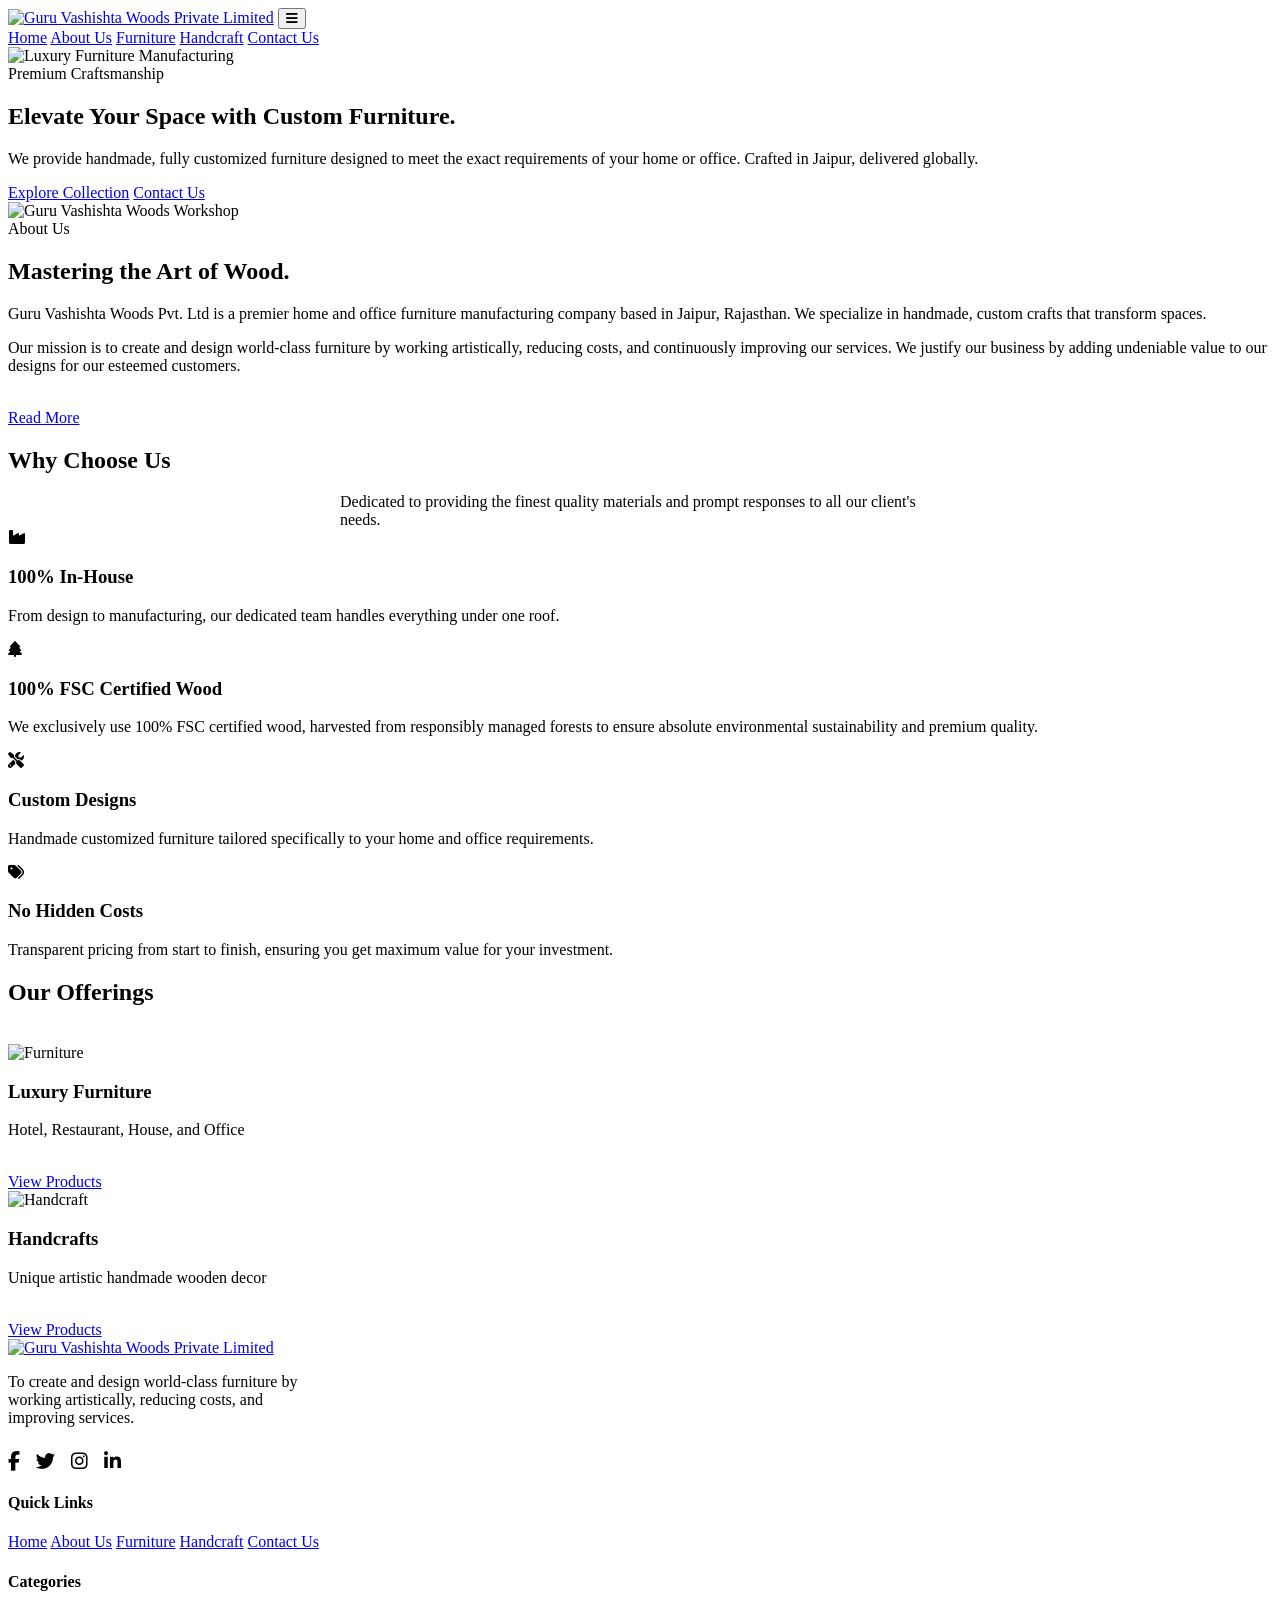
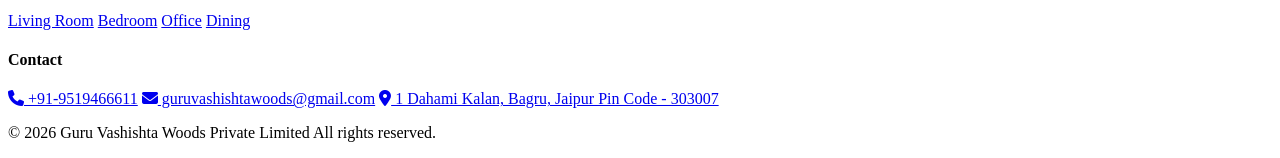
==== index.html @ e980d84b "Add files via upload" ====
<!DOCTYPE html>
<html lang="en">
<head>
    <meta charset="UTF-8">
    <meta name="viewport" content="width=device-width, initial-scale=1.0">
    <title>Guru Vashishta Woods | Luxury Furniture Manufacturing</title>
    <link rel="icon" type="image/png" href="images/logo.png">

    
    <!-- Google Fonts -->
    <link rel="preconnect" href="https://fonts.googleapis.com">
    <link rel="preconnect" href="https://fonts.gstatic.com" crossorigin>
    <link href="https://fonts.googleapis.com/css2?family=Inter:wght@300;400;500&family=Playfair+Display:wght@400;600;700&display=swap" rel="stylesheet">
    
    <!-- Font Awesome -->
    <link rel="stylesheet" href="https://cdnjs.cloudflare.com/ajax/libs/font-awesome/6.4.0/css/all.min.css">
    
    <!-- Custom CSS -->
    <link rel="stylesheet" href="css/style.css">
</head>
<body>

    <!-- Header -->
    <header>
        <div class="container nav-container">
            <a href="index.html" class="logo"><img src="images/logo.png" alt="Guru Vashishta Woods Private Limited" class="site-logo"></a>
            <button class="mobile-menu-btn">
                <i class="fas fa-bars"></i>
            </button>
            <nav class="nav-links">
                <a href="index.html" class="active">Home</a>
                <a href="about.html">About Us</a>
                <a href="furniture.html">Furniture</a>
                <a href="handcraft.html">Handcraft</a>
                <a href="contact.html">Contact Us</a>
            </nav>
        </div>
    </header>

    <!-- Hero Section -->
    <section class="hero">
        <!-- USER TO REPLACE IMAGE: src="images/hero-bg.jpg" -->
        <img src="images/hero_bg.png" alt="Luxury Furniture Manufacturing" class="hero-bg">
        <div class="container">
            <div class="hero-content reveal">
                <span class="hero-subtitle">Premium Craftsmanship</span>
                <h1 class="hero-title">Elevate Your Space with <span>Custom</span> Furniture.</h1>
                <p class="hero-text">We provide handmade, fully customized furniture designed to meet the exact requirements of your home or office. Crafted in Jaipur, delivered globally.</p>
                <a href="furniture.html" class="btn btn-primary">Explore Collection</a>
                <a href="contact.html" class="btn">Contact Us</a>
            </div>
        </div>
    </section>

    <!-- About Section -->
    <section class="bg-surface">
        <div class="container about-grid">
            <div class="about-image reveal">
                <!-- USER TO REPLACE IMAGE: src="images/about.jpg" -->
                <img src="images/office_img.png" alt="Guru Vashishta Woods Workshop">
            </div>
            <div class="about-text reveal">
                <span class="hero-subtitle">About Us</span>
                <h2>Mastering the Art of Wood.</h2>
                <p>Guru Vashishta Woods Pvt. Ltd is a premier home and office furniture manufacturing company based in Jaipur, Rajasthan. We specialize in handmade, custom crafts that transform spaces.</p>
                <p>Our mission is to create and design world-class furniture by working artistically, reducing costs, and continuously improving our services. We justify our business by adding undeniable value to our designs for our esteemed customers.</p>
                <br>
                <a href="about.html" class="btn">Read More</a>
            </div>
        </div>
    </section>

    <!-- Why Choose Us -->
    <section>
        <div class="container text-center reveal">
            <h2>Why Choose Us</h2>
            <p style="color: var(--color-text-muted); max-width: 600px; margin: 0 auto;">Dedicated to providing the finest quality materials and prompt responses to all our client's needs.</p>
            
            <div class="features-grid">
                <div class="feature-card reveal">
                    <i class="fas fa-industry feature-icon"></i>
                    <h3>100% In-House</h3>
                    <p>From design to manufacturing, our dedicated team handles everything under one roof.</p>
                </div>
                <div class="feature-card reveal">
                    <i class="fas fa-tree feature-icon"></i>
                    <h3>100% FSC Certified Wood</h3>
                    <p>We exclusively use 100% FSC certified wood, harvested from responsibly managed forests to ensure absolute environmental sustainability and premium quality.</p>
                </div>
                <div class="feature-card reveal">
                    <i class="fas fa-tools feature-icon"></i>
                    <h3>Custom Designs</h3>
                    <p>Handmade customized furniture tailored specifically to your home and office requirements.</p>
                </div>
                <div class="feature-card reveal">
                    <i class="fas fa-tags feature-icon"></i>
                    <h3>No Hidden Costs</h3>
                    <p>Transparent pricing from start to finish, ensuring you get maximum value for your investment.</p>
                </div>
            </div>
        </div>
    </section>

    <!-- Featured Categories -->
    <section class="bg-surface">
        <div class="container">
            <div class="text-center reveal">
                <h2>Our Offerings</h2>
                <br>
            </div>
            <div class="gallery-grid">
                <div class="gallery-item reveal">
                    <!-- USER TO REPLACE IMAGE: src="images/furniture-cat.jpg" -->
                    <img src="images/bed_img.png" alt="Furniture">
                    <div class="gallery-overlay">
                        <h3>Luxury Furniture</h3>
                        <p>Hotel, Restaurant, House, and Office</p>
                        <br>
                        <a href="furniture.html" class="btn">View Products</a>
                    </div>
                </div>
                <div class="gallery-item reveal">
                    <!-- USER TO REPLACE IMAGE: src="images/handcraft-cat.jpg" -->
                    <img src="images/handcraft_img.png" alt="Handcraft">
                    <div class="gallery-overlay">
                        <h3>Handcrafts</h3>
                        <p>Unique artistic handmade wooden decor</p>
                        <br>
                        <a href="handcraft.html" class="btn">View Products</a>
                    </div>
                </div>
            </div>
        </div>
    </section>

    <!-- Footer -->
    <footer>
        <div class="container">
            <div class="footer-grid">
                <div class="footer-col">
                    <a href="index.html"><img src="images/logo.png" alt="Guru Vashishta Woods Private Limited" class="site-logo footer-logo"></a>
                    <p style="color: var(--color-text-muted); max-width: 300px;">To create and design world-class furniture by working artistically, reducing costs, and improving services.</p>
                    <div style="margin-top: 1.5rem; display: flex; gap: 1rem;">
                        <a href="#" style="color: var(--color-primary); font-size: 1.2rem;"><i class="fab fa-facebook-f"></i></a>
                        <a href="#" style="color: var(--color-primary); font-size: 1.2rem;"><i class="fab fa-twitter"></i></a>
                        <a href="#" style="color: var(--color-primary); font-size: 1.2rem;"><i class="fab fa-instagram"></i></a>
                        <a href="#" style="color: var(--color-primary); font-size: 1.2rem;"><i class="fab fa-linkedin-in"></i></a>
                    </div>
                </div>
                <div class="footer-col">
                    <h4>Quick Links</h4>
                    <div class="footer-links">
                        <a href="index.html">Home</a>
                        <a href="about.html">About Us</a>
                        <a href="furniture.html">Furniture</a>
                        <a href="handcraft.html">Handcraft</a>
                <a href="contact.html">Contact Us</a>
                    </div>
                </div>
                <div class="footer-col">
                    <h4>Categories</h4>
                    <div class="footer-links">
                        <a href="furniture.html">Living Room</a>
                        <a href="furniture.html">Bedroom</a>
                        <a href="furniture.html">Office</a>
                        <a href="furniture.html">Dining</a>
                    </div>
                </div>
                <div class="footer-col">
                    <h4>Contact</h4>
                    <div class="footer-links">
                        <a href="tel:+919519466611"><i class="fas fa-phone"></i> +91-9519466611</a>
                        <a href="mailto:guruvashishtawoods@gmail.com"><i class="fas fa-envelope"></i> guruvashishtawoods@gmail.com</a>
                        <a href="#"><i class="fas fa-map-marker-alt"></i> 1 Dahami Kalan, Bagru, Jaipur Pin Code - 303007</a>
                    </div>
                </div>
            </div>
            <div class="footer-bottom">
                <p>&copy; 2026 Guru Vashishta Woods Private Limited All rights reserved.</p>
            </div>
        </div>
    </footer>

    <script src="js/main.js"></script>
</body>
</html>
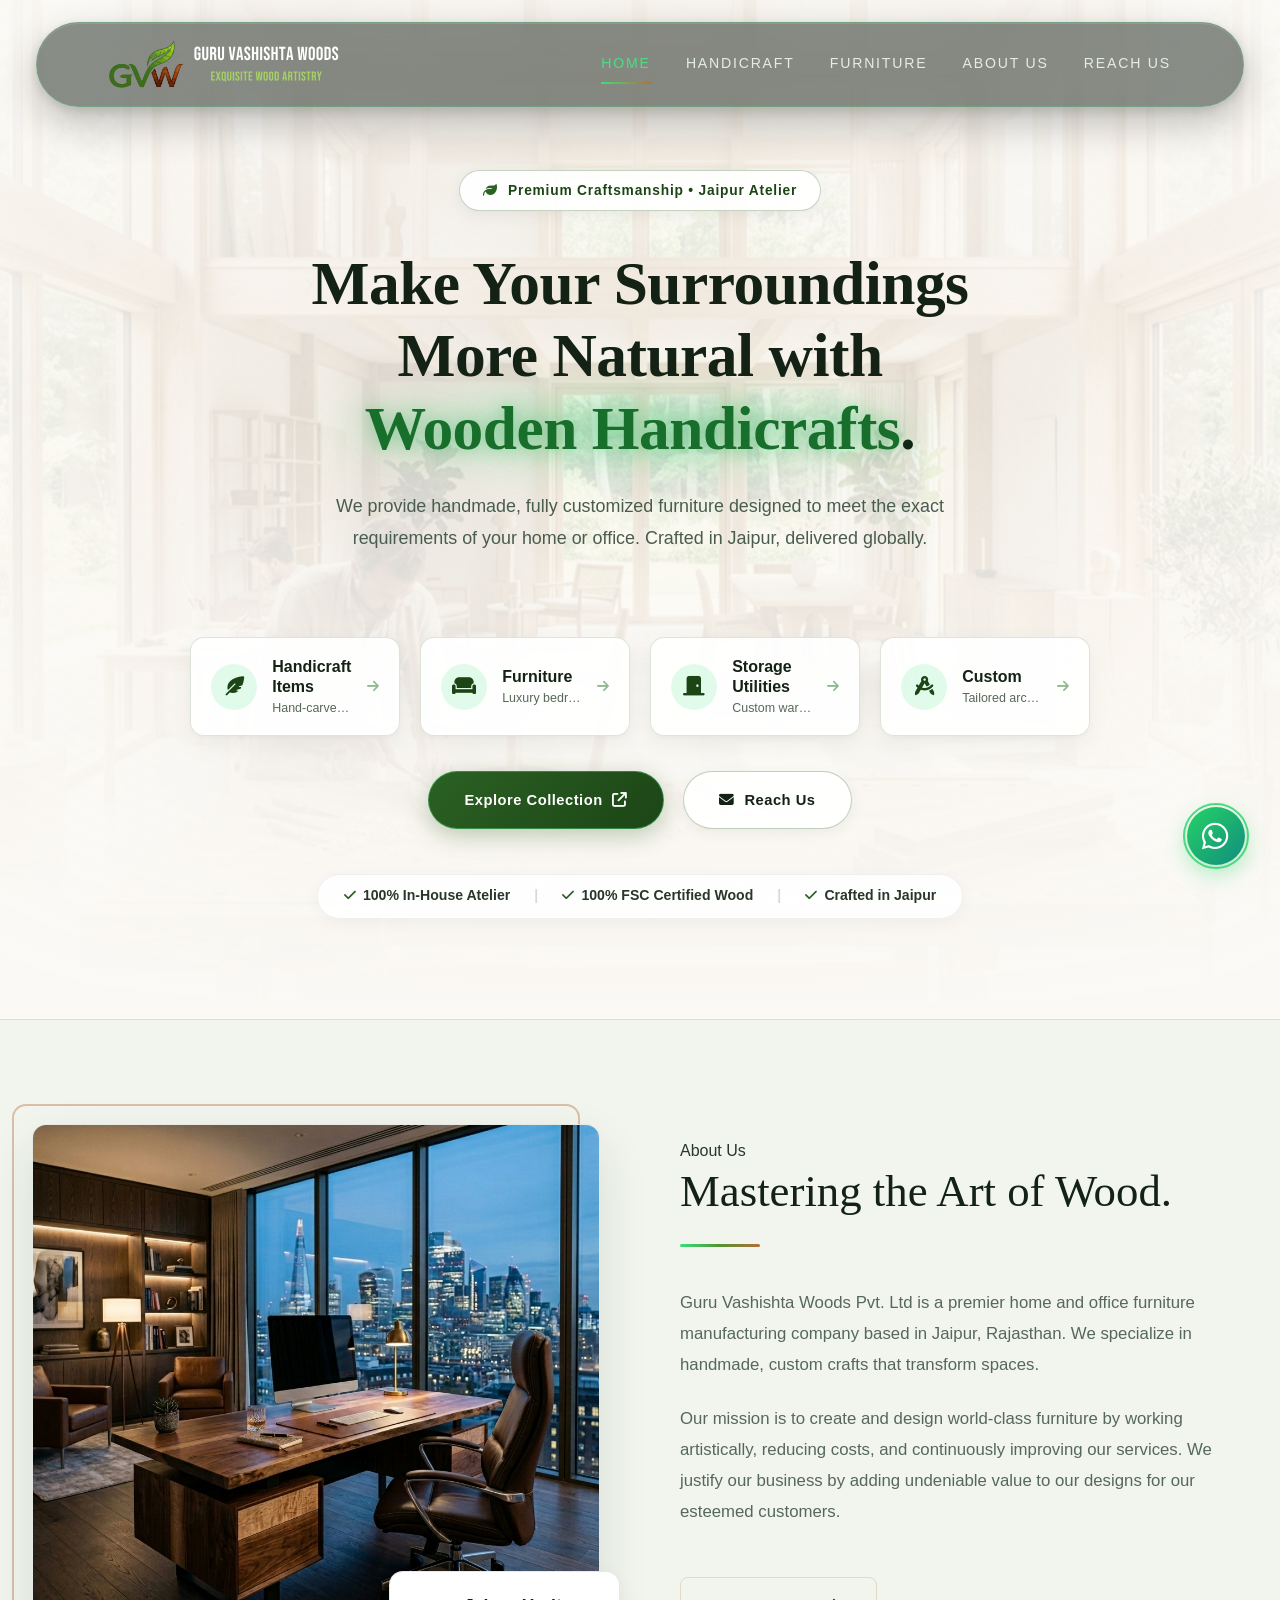
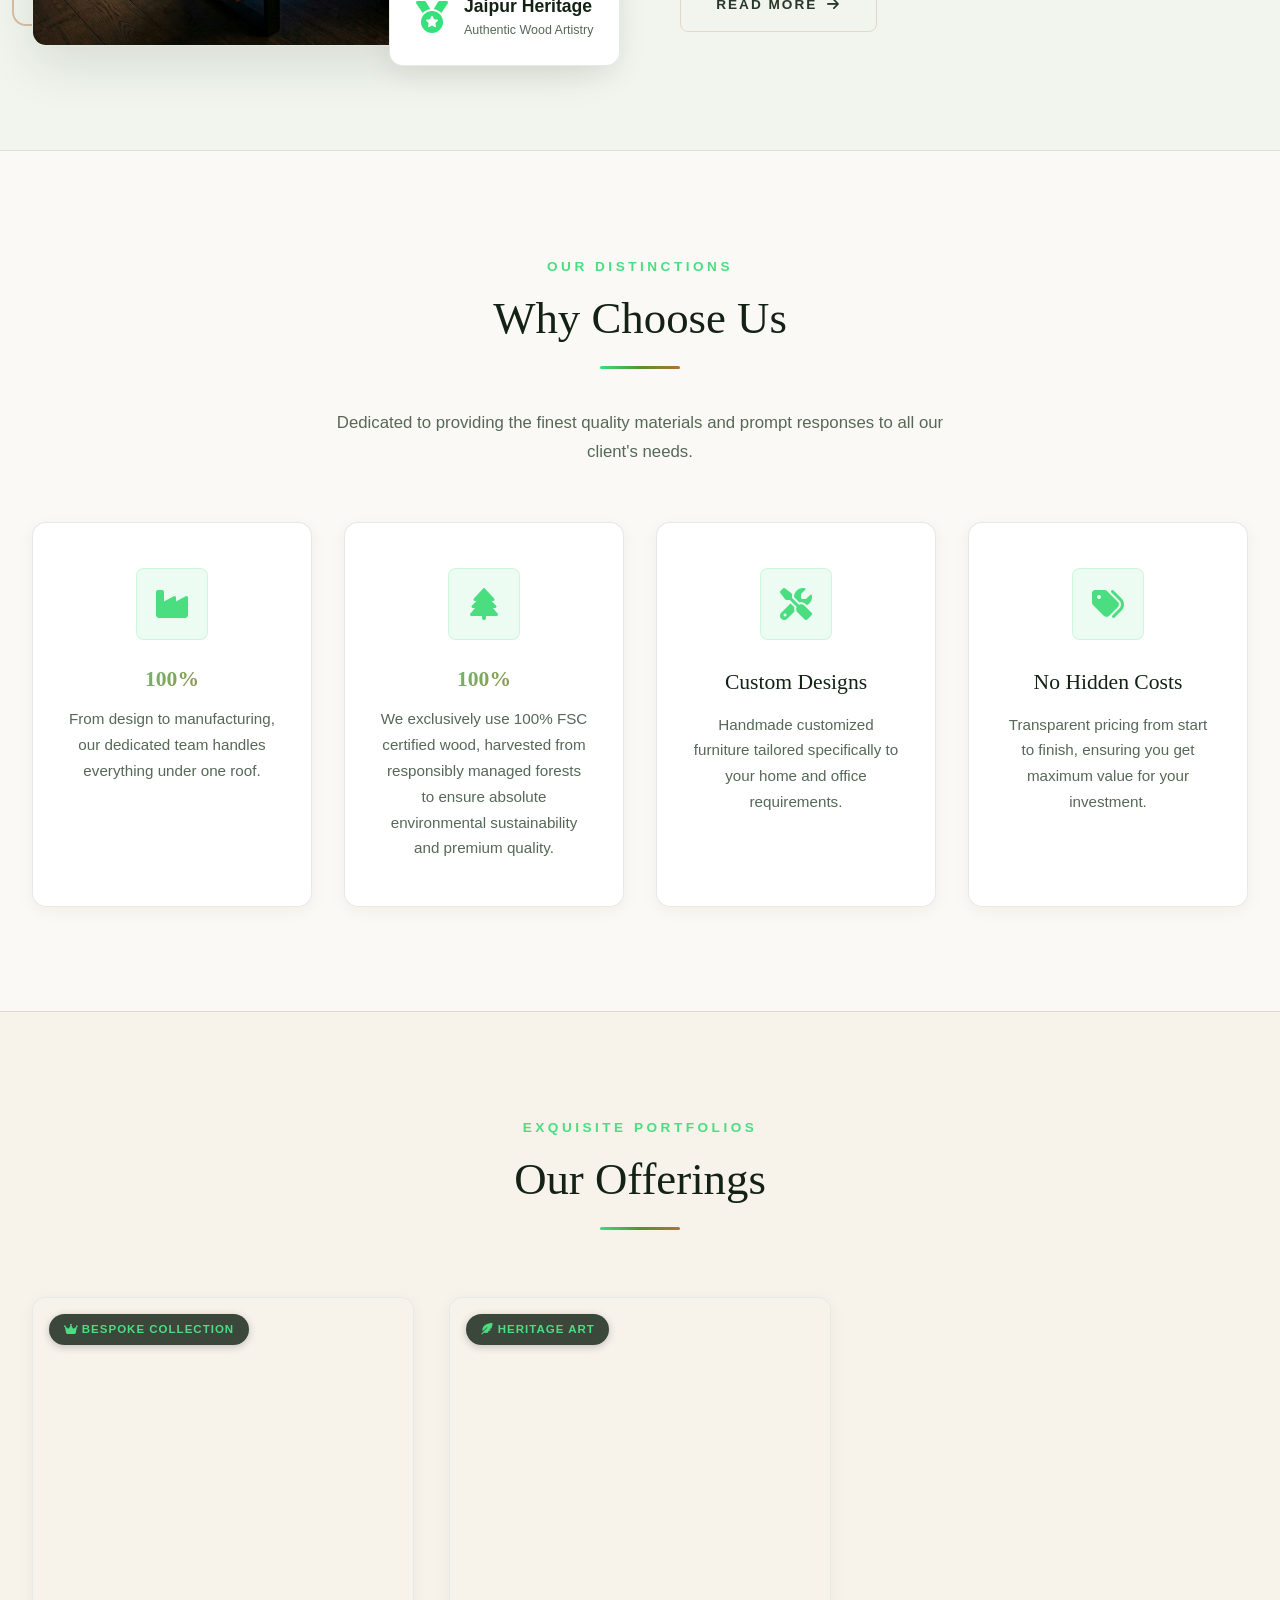
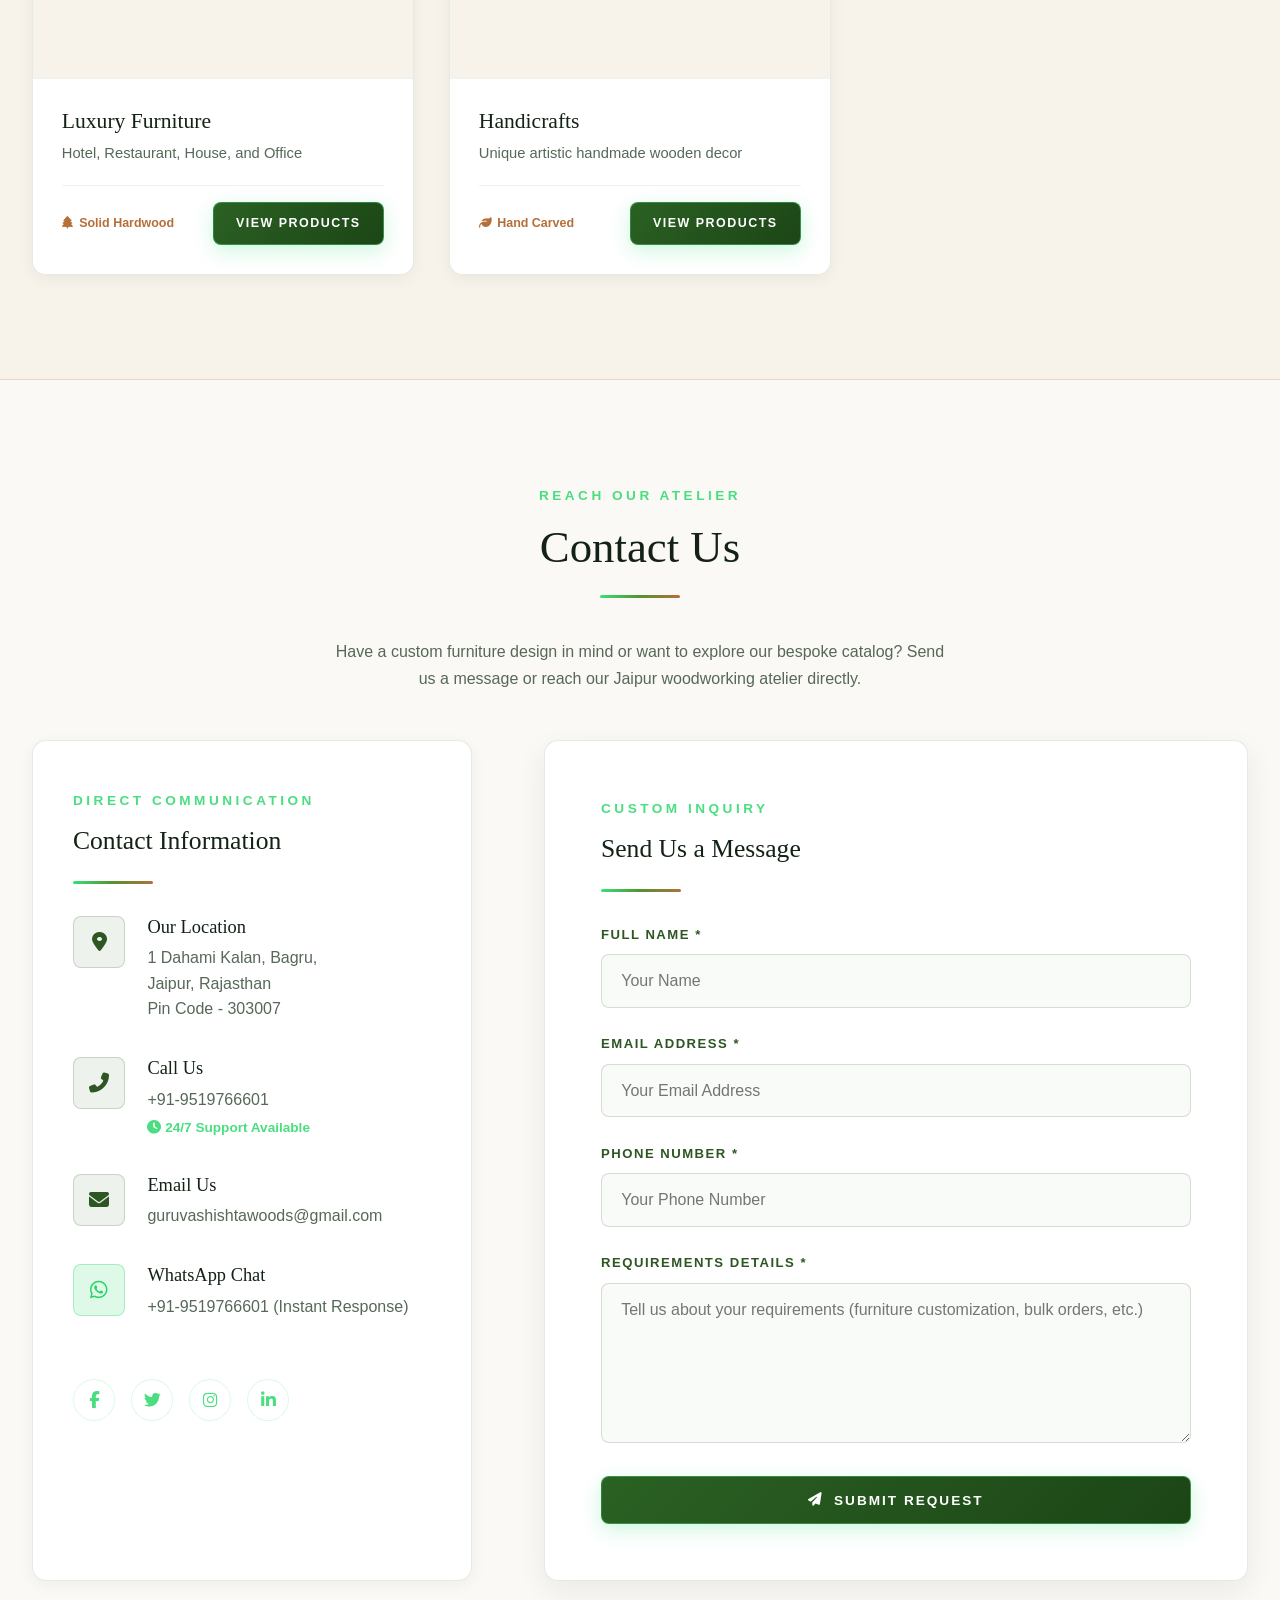
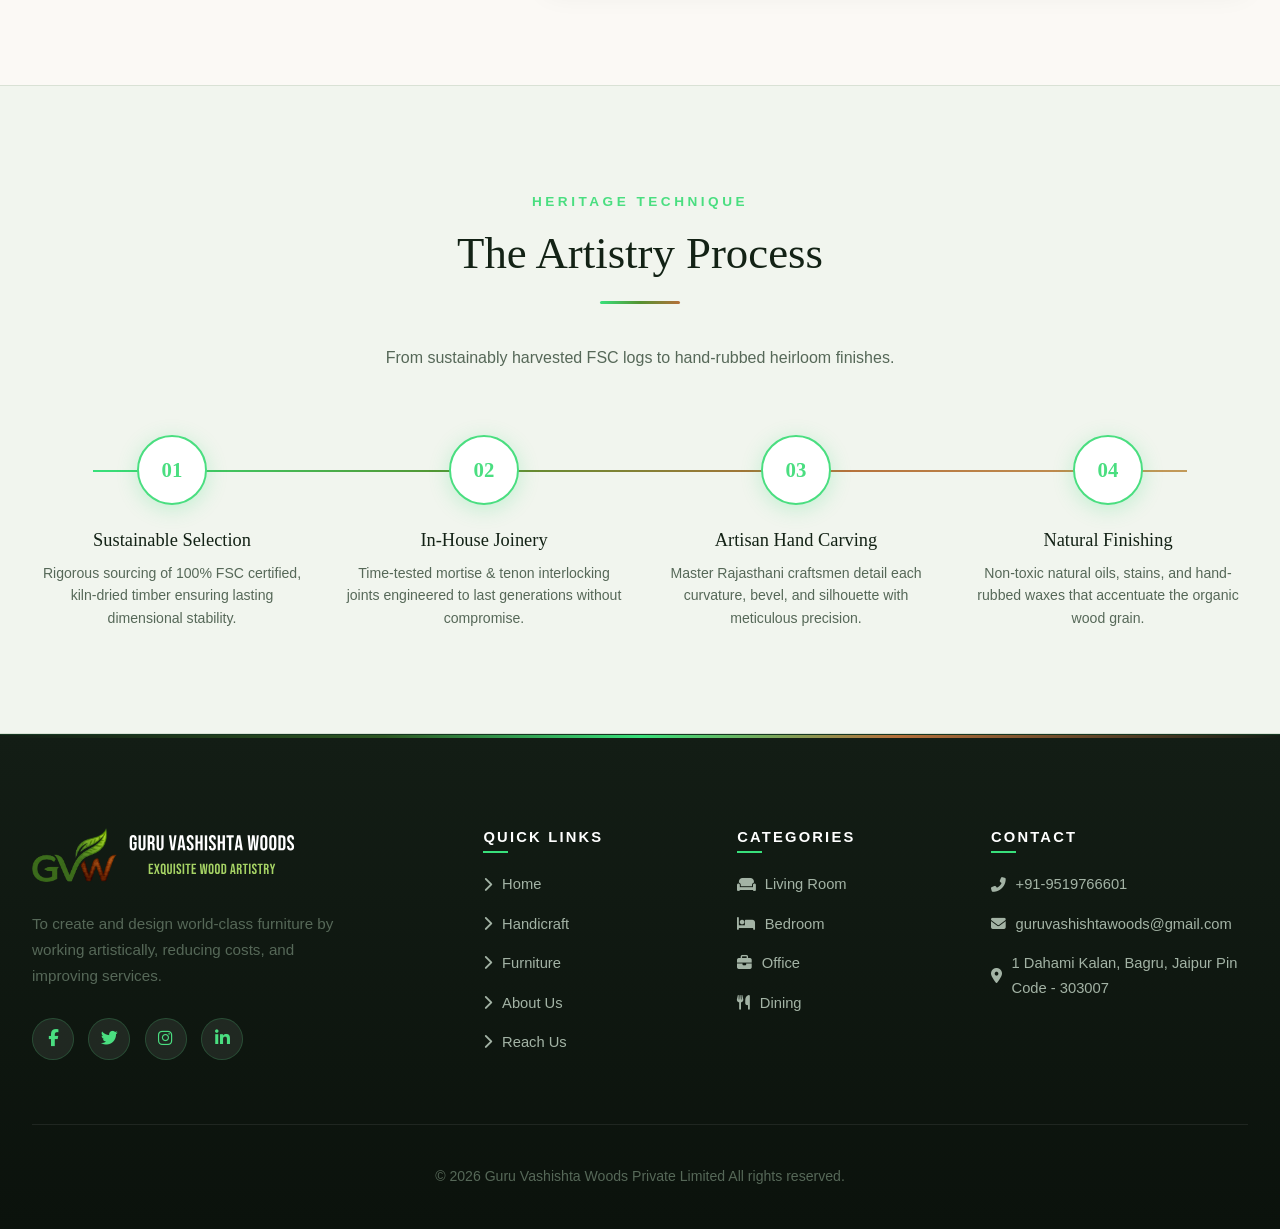
==== commit 9dbb08d1: "Add files via upload" ====
--- a/index.html
+++ b/index.html
@@ -2,18 +2,23 @@
 <html lang="en">
 <head>
     <meta charset="UTF-8">
-    <meta name="viewport" content="width=device-width, initial-scale=1.0">
+    <meta name="viewport" content="width=device-width, initial-scale=1.0, maximum-scale=5.0">
     <title>Guru Vashishta Woods | Luxury Furniture Manufacturing</title>
     <link rel="icon" type="image/png" href="images/logo.png">
 
-    
-    <!-- Google Fonts -->
+    <!-- Security & Privacy Headers -->
+    <meta http-equiv="X-Content-Type-Options" content="nosniff">
+    <meta name="referrer" content="strict-origin-when-cross-origin">
+    <meta http-equiv="Content-Security-Policy" content="default-src 'self'; script-src 'self' 'unsafe-inline' https://cdnjs.cloudflare.com; style-src 'self' 'unsafe-inline' https://fonts.googleapis.com https://cdnjs.cloudflare.com; font-src 'self' https://fonts.gstatic.com https://cdnjs.cloudflare.com; img-src 'self' data: https:; connect-src 'self' https://formsubmit.co https://wa.me; frame-ancestors 'none'; form-action 'self' https://formsubmit.co;">
+
+    <!-- Google Fonts Preconnect -->
     <link rel="preconnect" href="https://fonts.googleapis.com">
     <link rel="preconnect" href="https://fonts.gstatic.com" crossorigin>
-    <link href="https://fonts.googleapis.com/css2?family=Inter:wght@300;400;500&family=Playfair+Display:wght@400;600;700&display=swap" rel="stylesheet">
+    <link rel="preconnect" href="https://cdnjs.cloudflare.com">
+    <link href="https://fonts.googleapis.com/css2?family=Cinzel:wght@400;600;700&family=Playfair+Display:ital,wght@0,400;0,600;0,700;1,400&family=Plus+Jakarta+Sans:wght@300;400;500;600;700&display=swap" rel="stylesheet">
     
-    <!-- Font Awesome -->
-    <link rel="stylesheet" href="https://cdnjs.cloudflare.com/ajax/libs/font-awesome/6.4.0/css/all.min.css">
+    <!-- Font Awesome with Subresource Integrity (SRI) -->
+    <link rel="stylesheet" href="https://cdnjs.cloudflare.com/ajax/libs/font-awesome/6.4.0/css/all.min.css" integrity="sha512-iecdLmaskl7CVkqkXNQ/ZH/XLlvWZOJyj7Yy7tcenmpD1ypASozpmT/E0iPtmFIB46ZmdtAc9eNBvH0H/ZpiBw==" crossorigin="anonymous" referrerpolicy="no-referrer">
     
     <!-- Custom CSS -->
     <link rel="stylesheet" href="css/style.css">
@@ -23,77 +28,173 @@
     <!-- Header -->
     <header>
         <div class="container nav-container">
-            <a href="index.html" class="logo"><img src="images/logo.png" alt="Guru Vashishta Woods Private Limited" class="site-logo"></a>
-            <button class="mobile-menu-btn">
+            <a href="index.html" class="logo" aria-label="Guru Vashishta Woods Home">
+                <img src="images/logo.svg" alt="Guru Vashishta Woods Private Limited" class="site-logo">
+            </a>
+            <button class="mobile-menu-btn" aria-label="Toggle navigation menu">
                 <i class="fas fa-bars"></i>
             </button>
             <nav class="nav-links">
                 <a href="index.html" class="active">Home</a>
+                <a href="handicraft.html">Handicraft</a>
+                <a href="furniture.html">Furniture</a>
                 <a href="about.html">About Us</a>
-                <a href="furniture.html">Furniture</a>
-                <a href="handcraft.html">Handcraft</a>
-                <a href="contact.html">Contact Us</a>
+                <a href="contact.html">Reach Us</a>
             </nav>
         </div>
     </header>
 
-    <!-- Hero Section -->
+    <!-- Hero Section (Atmospheric Glow Centered Hero) -->
     <section class="hero">
-        <!-- USER TO REPLACE IMAGE: src="images/hero-bg.jpg" -->
-        <img src="images/hero_bg.png" alt="Luxury Furniture Manufacturing" class="hero-bg">
+        <img src="images/hero_bg_light.jpg" alt="Luxury Furniture Manufacturing" class="hero-bg">
+        <div class="hero-overlay"></div>
         <div class="container">
             <div class="hero-content reveal">
-                <span class="hero-subtitle">Premium Craftsmanship</span>
-                <h1 class="hero-title">Elevate Your Space with <span>Custom</span> Furniture.</h1>
-                <p class="hero-text">We provide handmade, fully customized furniture designed to meet the exact requirements of your home or office. Crafted in Jaipur, delivered globally.</p>
-                <a href="furniture.html" class="btn btn-primary">Explore Collection</a>
-                <a href="contact.html" class="btn">Contact Us</a>
+                <!-- Centered Top Pill Badge -->
+                <div class="hero-pill-badge">
+                    <i class="fas fa-leaf"></i> Premium Craftsmanship &bull; Jaipur Atelier
+                </div>
+
+                <!-- Centered Multi-line Headline with Glowing Green Highlight -->
+                <h1 class="hero-title centered">
+                    Make Your Surroundings<br>
+                    More Natural with<br>
+                    <span class="hero-glow-green">Wooden Handicrafts</span>.
+                </h1>
+
+                <!-- Centered Subtitle Paragraph -->
+                <p class="hero-text centered">
+                    We provide handmade, fully customized furniture designed to meet the exact requirements of your home or office. Crafted in Jaipur, delivered globally.
+                </p>
+
+                <!-- Featured Categories: Handicraft Items, Furniture, Storage Utilities, Custom -->
+                <div class="hero-categories-grid">
+                    <a href="handicraft.html" class="hero-category-card">
+                        <div class="cat-card-icon"><i class="fas fa-feather-alt"></i></div>
+                        <div class="cat-card-text">
+                            <h3>Handicraft Items</h3>
+                            <p>Hand-carved decor, cutting boards & mirror frames</p>
+                        </div>
+                        <span class="cat-card-arrow"><i class="fas fa-arrow-right"></i></span>
+                    </a>
+
+                    <a href="furniture.html" class="hero-category-card">
+                        <div class="cat-card-icon"><i class="fas fa-couch"></i></div>
+                        <div class="cat-card-text">
+                            <h3>Furniture</h3>
+                            <p>Luxury bedroom suites, lounge chairs & coffee tables</p>
+                        </div>
+                        <span class="cat-card-arrow"><i class="fas fa-arrow-right"></i></span>
+                    </a>
+
+                    <a href="furniture.html?category=bedroom" class="hero-category-card">
+                        <div class="cat-card-icon"><i class="fas fa-door-closed"></i></div>
+                        <div class="cat-card-text">
+                            <h3>Storage Utilities</h3>
+                            <p>Custom wardrobes, executive desks & corner stands</p>
+                        </div>
+                        <span class="cat-card-arrow"><i class="fas fa-arrow-right"></i></span>
+                    </a>
+
+                    <a href="contact.html" class="hero-category-card">
+                        <div class="cat-card-icon"><i class="fas fa-drafting-compass"></i></div>
+                        <div class="cat-card-text">
+                            <h3>Custom</h3>
+                            <p>Tailored architectural designs built to your exact specs</p>
+                        </div>
+                        <span class="cat-card-arrow"><i class="fas fa-arrow-right"></i></span>
+                    </a>
+                </div>
+
+                <!-- Centered Action Buttons (Bright Pill + Glass Pill) -->
+                <div class="hero-btn-group centered">
+                    <a href="furniture.html" class="btn btn-hero-bright">
+                        Explore Collection <i class="fas fa-arrow-up-right-from-square"></i>
+                    </a>
+                    <a href="contact.html" class="btn btn-hero-glass">
+                        <i class="fas fa-envelope"></i> Reach Us
+                    </a>
+                </div>
+
+                <!-- Centered Trust Checkmarks Bar -->
+                <div class="hero-trust-bar">
+                    <span class="trust-pill"><i class="fas fa-check"></i> 100% In-House Atelier</span>
+                    <span class="trust-sep">|</span>
+                    <span class="trust-pill"><i class="fas fa-check"></i> 100% FSC Certified Wood</span>
+                    <span class="trust-sep">|</span>
+                    <span class="trust-pill"><i class="fas fa-check"></i> Crafted in Jaipur</span>
+                </div>
             </div>
         </div>
     </section>
 
     <!-- About Section -->
-    <section class="bg-surface">
+    <section class="bg-sage">
         <div class="container about-grid">
             <div class="about-image reveal">
-                <!-- USER TO REPLACE IMAGE: src="images/about.jpg" -->
-                <img src="images/office_img.png" alt="Guru Vashishta Woods Workshop">
+                <div class="about-image-wrapper">
+                    <img src="images/office_img.png" alt="Guru Vashishta Woods Workshop" loading="lazy" decoding="async">
+                </div>
+                <div class="about-image-backdrop"></div>
+                <div class="about-image-floating-badge">
+                    <div class="badge-icon"><i class="fas fa-medal"></i></div>
+                    <div class="badge-text">
+                        <h4>Jaipur Heritage</h4>
+                        <p>Authentic Wood Artistry</p>
+                    </div>
+                </div>
             </div>
             <div class="about-text reveal">
                 <span class="hero-subtitle">About Us</span>
                 <h2>Mastering the Art of Wood.</h2>
+                <div class="section-divider left"></div>
                 <p>Guru Vashishta Woods Pvt. Ltd is a premier home and office furniture manufacturing company based in Jaipur, Rajasthan. We specialize in handmade, custom crafts that transform spaces.</p>
                 <p>Our mission is to create and design world-class furniture by working artistically, reducing costs, and continuously improving our services. We justify our business by adding undeniable value to our designs for our esteemed customers.</p>
                 <br>
-                <a href="about.html" class="btn">Read More</a>
+                <a href="about.html" class="btn">
+                    <span>Read More</span> <i class="fas fa-arrow-right"></i>
+                </a>
             </div>
         </div>
     </section>
 
     <!-- Why Choose Us -->
-    <section>
+    <section class="bg-alabaster">
         <div class="container text-center reveal">
-            <h2>Why Choose Us</h2>
-            <p style="color: var(--color-text-muted); max-width: 600px; margin: 0 auto;">Dedicated to providing the finest quality materials and prompt responses to all our client's needs.</p>
+            <span class="section-subtitle">Our Distinctions</span>
+            <h2 class="section-title">Why Choose Us</h2>
+            <div class="section-divider"></div>
+            <p style="color: var(--color-text-muted); max-width: 650px; margin: 0 auto 3rem; font-size: 1.05rem;">Dedicated to providing the finest quality materials and prompt responses to all our client's needs.</p>
             
             <div class="features-grid">
                 <div class="feature-card reveal">
-                    <i class="fas fa-industry feature-icon"></i>
-                    <h3>100% In-House</h3>
+                    <div class="feature-icon-wrapper">
+                        <i class="fas fa-industry feature-icon"></i>
+                    </div>
+                    <h3 class="stat-num" data-target="100" data-suffix="%">100% In-House</h3>
                     <p>From design to manufacturing, our dedicated team handles everything under one roof.</p>
                 </div>
+
                 <div class="feature-card reveal">
-                    <i class="fas fa-tree feature-icon"></i>
-                    <h3>100% FSC Certified Wood</h3>
+                    <div class="feature-icon-wrapper">
+                        <i class="fas fa-tree feature-icon"></i>
+                    </div>
+                    <h3 class="stat-num" data-target="100" data-suffix="%">100% FSC Certified Wood</h3>
                     <p>We exclusively use 100% FSC certified wood, harvested from responsibly managed forests to ensure absolute environmental sustainability and premium quality.</p>
                 </div>
+
                 <div class="feature-card reveal">
-                    <i class="fas fa-tools feature-icon"></i>
+                    <div class="feature-icon-wrapper">
+                        <i class="fas fa-tools feature-icon"></i>
+                    </div>
                     <h3>Custom Designs</h3>
                     <p>Handmade customized furniture tailored specifically to your home and office requirements.</p>
                 </div>
+
                 <div class="feature-card reveal">
-                    <i class="fas fa-tags feature-icon"></i>
+                    <div class="feature-icon-wrapper">
+                        <i class="fas fa-tags feature-icon"></i>
+                    </div>
                     <h3>No Hidden Costs</h3>
                     <p>Transparent pricing from start to finish, ensuring you get maximum value for your investment.</p>
                 </div>
@@ -101,32 +202,196 @@
         </div>
     </section>
 
-    <!-- Featured Categories -->
-    <section class="bg-surface">
+    <!-- Featured Categories / Our Offerings -->
+    <section class="bg-travertine">
         <div class="container">
             <div class="text-center reveal">
-                <h2>Our Offerings</h2>
+                <span class="section-subtitle">Exquisite Portfolios</span>
+                <h2 class="section-title">Our Offerings</h2>
+                <div class="section-divider"></div>
                 <br>
             </div>
             <div class="gallery-grid">
-                <div class="gallery-item reveal">
-                    <!-- USER TO REPLACE IMAGE: src="images/furniture-cat.jpg" -->
-                    <img src="images/bed_img.png" alt="Furniture">
+                <!-- Luxury Furniture Offering -->
+                <div class="gallery-item reveal" data-category="luxury-furniture">
+                    <div class="gallery-image-container">
+                        <span class="gallery-badge"><i class="fas fa-crown"></i> Bespoke Collection</span>
+                        <div class="gallery-quick-actions">
+                            <button class="action-circle-btn btn-quick-view" aria-label="Quick View"><i class="fas fa-eye"></i></button>
+                        </div>
+                        <img src="images/bed_img.png" alt="Furniture" loading="lazy" decoding="async">
+                    </div>
                     <div class="gallery-overlay">
                         <h3>Luxury Furniture</h3>
                         <p>Hotel, Restaurant, House, and Office</p>
-                        <br>
-                        <a href="furniture.html" class="btn">View Products</a>
-                    </div>
-                </div>
-                <div class="gallery-item reveal">
-                    <!-- USER TO REPLACE IMAGE: src="images/handcraft-cat.jpg" -->
-                    <img src="images/handcraft_img.png" alt="Handcraft">
+                        <div class="gallery-card-footer">
+                            <span class="wood-tag"><i class="fas fa-tree"></i> Solid Hardwood</span>
+                            <a href="furniture.html" class="btn btn-sm btn-primary">View Products</a>
+                        </div>
+                    </div>
+                </div>
+
+                <!-- Handicrafts Offering -->
+                <div class="gallery-item reveal" data-category="handicraft">
+                    <div class="gallery-image-container">
+                        <span class="gallery-badge"><i class="fas fa-feather-alt"></i> Heritage Art</span>
+                        <div class="gallery-quick-actions">
+                            <button class="action-circle-btn btn-quick-view" aria-label="Quick View"><i class="fas fa-eye"></i></button>
+                        </div>
+                        <img src="images/handcraft_img.png" alt="Handicrafts" loading="lazy" decoding="async">
+                    </div>
                     <div class="gallery-overlay">
-                        <h3>Handcrafts</h3>
+                        <h3>Handicrafts</h3>
                         <p>Unique artistic handmade wooden decor</p>
-                        <br>
-                        <a href="handcraft.html" class="btn">View Products</a>
+                        <div class="gallery-card-footer">
+                            <span class="wood-tag"><i class="fas fa-leaf"></i> Hand Carved</span>
+                            <a href="handicraft.html" class="btn btn-sm btn-primary">View Products</a>
+                        </div>
+                    </div>
+                </div>
+            </div>
+        </div>
+    </section>
+
+    <!-- Contact Us Section -->
+    <section id="contact-section" class="bg-alabaster">
+        <div class="container">
+            <div class="text-center reveal" style="margin-bottom: 3rem;">
+                <span class="section-subtitle">Reach Our Atelier</span>
+                <h2 class="section-title">Contact Us</h2>
+                <div class="section-divider"></div>
+                <p style="color: var(--color-text-muted); max-width: 620px; margin: 0 auto;">Have a custom furniture design in mind or want to explore our bespoke catalog? Send us a message or reach our Jaipur woodworking atelier directly.</p>
+            </div>
+            
+            <div class="contact-grid">
+                <!-- Contact Information Column -->
+                <div class="contact-info reveal">
+                    <span class="section-subtitle">Direct Communication</span>
+                    <h3 style="margin-bottom: 1.5rem; font-size: 1.6rem;">Contact Information</h3>
+                    <div class="section-divider left" style="margin-bottom: 2rem;"></div>
+                    
+                    <div class="contact-info-item">
+                        <div class="contact-info-icon">
+                            <i class="fas fa-map-marker-alt"></i>
+                        </div>
+                        <div>
+                            <h4>Our Location</h4>
+                            <p>1 Dahami Kalan, Bagru,<br>Jaipur, Rajasthan<br>Pin Code - 303007</p>
+                        </div>
+                    </div>
+                    
+                    <div class="contact-info-item">
+                        <div class="contact-info-icon">
+                            <i class="fas fa-phone-alt"></i>
+                        </div>
+                        <div>
+                            <h4>Call Us</h4>
+                            <p><a href="tel:+919519766601">+91-9519766601</a></p>
+                            <p style="font-size: 0.85rem; margin-top: 0.3rem; color: var(--color-glow-green-bright); font-weight: 600;">
+                                <i class="fas fa-clock"></i> 24/7 Support Available
+                            </p>
+                        </div>
+                    </div>
+                    
+                    <div class="contact-info-item">
+                        <div class="contact-info-icon">
+                            <i class="fas fa-envelope"></i>
+                        </div>
+                        <div>
+                            <h4>Email Us</h4>
+                            <p><a href="mailto:guruvashishtawoods@gmail.com">guruvashishtawoods@gmail.com</a></p>
+                        </div>
+                    </div>
+
+                    <div class="contact-info-item">
+                        <div class="contact-info-icon" style="background: rgba(37, 211, 102, 0.15); border-color: rgba(37, 211, 102, 0.3); color: #25D366;">
+                            <i class="fab fa-whatsapp"></i>
+                        </div>
+                        <div>
+                            <h4>WhatsApp Chat</h4>
+                            <p><a href="https://wa.me/919519766601" target="_blank" rel="noopener noreferrer">+91-9519766601 (Instant Response)</a></p>
+                        </div>
+                    </div>
+                    
+                    <div class="social-links" style="margin-top: 2rem; padding-top: 1.5rem; border-top: 1px solid rgba(255, 255, 255, 0.08); display: flex; gap: 1rem;">
+                        <a href="#" class="social-btn" aria-label="Facebook"><i class="fab fa-facebook-f"></i></a>
+                        <a href="#" class="social-btn" aria-label="Twitter"><i class="fab fa-twitter"></i></a>
+                        <a href="#" class="social-btn" aria-label="Instagram"><i class="fab fa-instagram"></i></a>
+                        <a href="#" class="social-btn" aria-label="LinkedIn"><i class="fab fa-linkedin-in"></i></a>
+                    </div>
+                </div>
+                
+                <!-- Contact Form Column -->
+                <div class="contact-form-container reveal">
+                    <span class="section-subtitle">Custom Inquiry</span>
+                    <h3 style="margin-bottom: 1.5rem; font-size: 1.6rem;">Send Us a Message</h3>
+                    <div class="section-divider left" style="margin-bottom: 2rem;"></div>
+
+                    <form action="https://formsubmit.co/guruvashishtawoods@gmail.com" method="POST" id="homeContactForm">
+                        <!-- Anti-Bot Silent Honeypot & Configuration -->
+                        <input type="text" name="_honey" style="display:none !important;" tabindex="-1" autocomplete="off" aria-hidden="true">
+                        <input type="hidden" name="_template" value="table">
+                        <input type="hidden" name="_next" value="https://guruvashishtawoods.com/contact.html">
+                        <input type="hidden" name="_subject" value="New Website Inquiry - Guru Vashishta Woods">
+                        
+                        <div class="form-group">
+                            <label for="homeUserName">Full Name *</label>
+                            <input type="text" id="homeUserName" name="Name" class="form-control" placeholder="Your Name" maxlength="100" autocomplete="name" required>
+                        </div>
+                        
+                        <div class="form-group">
+                            <label for="homeUserEmail">Email Address *</label>
+                            <input type="email" id="homeUserEmail" name="Email" class="form-control" placeholder="Your Email Address" maxlength="120" autocomplete="email" required>
+                        </div>
+                        
+                        <div class="form-group">
+                            <label for="homeUserPhone">Phone Number *</label>
+                            <input type="tel" id="homeUserPhone" name="Phone" class="form-control" placeholder="Your Phone Number" maxlength="20" autocomplete="tel" pattern="[0-9+\-\s()]{7,20}" required>
+                        </div>
+                        
+                        <div class="form-group">
+                            <label for="homeUserMessage">Requirements Details *</label>
+                            <textarea id="homeUserMessage" name="Message" class="form-control" placeholder="Tell us about your requirements (furniture customization, bulk orders, etc.)" maxlength="3000" required></textarea>
+                        </div>
+                        
+                        <button type="submit" class="btn btn-primary" style="width: 100%;">
+                            <i class="fas fa-paper-plane"></i> Submit Request
+                        </button>
+                    </form>
+                </div>
+            </div>
+        </div>
+    </section>
+
+    <!-- Artisan Journey Process -->
+    <section class="bg-sage">
+        <div class="container text-center reveal">
+            <span class="section-subtitle">Heritage Technique</span>
+            <h2 class="section-title">The Artistry Process</h2>
+            <div class="section-divider"></div>
+            <p style="color: var(--color-text-muted); max-width: 600px; margin: 0 auto;">From sustainably harvested FSC logs to hand-rubbed heirloom finishes.</p>
+            
+            <div class="artisan-journey">
+                <div class="journey-steps">
+                    <div class="journey-step reveal">
+                        <div class="journey-step-num">01</div>
+                        <h4>Sustainable Selection</h4>
+                        <p>Rigorous sourcing of 100% FSC certified, kiln-dried timber ensuring lasting dimensional stability.</p>
+                    </div>
+                    <div class="journey-step reveal">
+                        <div class="journey-step-num">02</div>
+                        <h4>In-House Joinery</h4>
+                        <p>Time-tested mortise & tenon interlocking joints engineered to last generations without compromise.</p>
+                    </div>
+                    <div class="journey-step reveal">
+                        <div class="journey-step-num">03</div>
+                        <h4>Artisan Hand Carving</h4>
+                        <p>Master Rajasthani craftsmen detail each curvature, bevel, and silhouette with meticulous precision.</p>
+                    </div>
+                    <div class="journey-step reveal">
+                        <div class="journey-step-num">04</div>
+                        <h4>Natural Finishing</h4>
+                        <p>Non-toxic natural oils, stains, and hand-rubbed waxes that accentuate the organic wood grain.</p>
                     </div>
                 </div>
             </div>
@@ -138,38 +403,40 @@
         <div class="container">
             <div class="footer-grid">
                 <div class="footer-col">
-                    <a href="index.html"><img src="images/logo.png" alt="Guru Vashishta Woods Private Limited" class="site-logo footer-logo"></a>
-                    <p style="color: var(--color-text-muted); max-width: 300px;">To create and design world-class furniture by working artistically, reducing costs, and improving services.</p>
-                    <div style="margin-top: 1.5rem; display: flex; gap: 1rem;">
-                        <a href="#" style="color: var(--color-primary); font-size: 1.2rem;"><i class="fab fa-facebook-f"></i></a>
-                        <a href="#" style="color: var(--color-primary); font-size: 1.2rem;"><i class="fab fa-twitter"></i></a>
-                        <a href="#" style="color: var(--color-primary); font-size: 1.2rem;"><i class="fab fa-instagram"></i></a>
-                        <a href="#" style="color: var(--color-primary); font-size: 1.2rem;"><i class="fab fa-linkedin-in"></i></a>
+                    <a href="index.html" class="logo">
+                        <img src="images/logo.svg" alt="Guru Vashishta Woods Private Limited" class="site-logo footer-logo">
+                    </a>
+                    <p style="color: var(--color-text-muted); max-width: 320px; font-size: 0.95rem; line-height: 1.7;">To create and design world-class furniture by working artistically, reducing costs, and improving services.</p>
+                    <div class="footer-socials">
+                        <a href="#" class="social-btn" aria-label="Facebook"><i class="fab fa-facebook-f"></i></a>
+                        <a href="#" class="social-btn" aria-label="Twitter"><i class="fab fa-twitter"></i></a>
+                        <a href="#" class="social-btn" aria-label="Instagram"><i class="fab fa-instagram"></i></a>
+                        <a href="#" class="social-btn" aria-label="LinkedIn"><i class="fab fa-linkedin-in"></i></a>
                     </div>
                 </div>
                 <div class="footer-col">
                     <h4>Quick Links</h4>
                     <div class="footer-links">
-                        <a href="index.html">Home</a>
-                        <a href="about.html">About Us</a>
-                        <a href="furniture.html">Furniture</a>
-                        <a href="handcraft.html">Handcraft</a>
-                <a href="contact.html">Contact Us</a>
+                        <a href="index.html"><i class="fas fa-chevron-right"></i> Home</a>
+                        <a href="handicraft.html"><i class="fas fa-chevron-right"></i> Handicraft</a>
+                        <a href="furniture.html"><i class="fas fa-chevron-right"></i> Furniture</a>
+                        <a href="about.html"><i class="fas fa-chevron-right"></i> About Us</a>
+                        <a href="contact.html"><i class="fas fa-chevron-right"></i> Reach Us</a>
                     </div>
                 </div>
                 <div class="footer-col">
                     <h4>Categories</h4>
                     <div class="footer-links">
-                        <a href="furniture.html">Living Room</a>
-                        <a href="furniture.html">Bedroom</a>
-                        <a href="furniture.html">Office</a>
-                        <a href="furniture.html">Dining</a>
+                        <a href="furniture.html"><i class="fas fa-couch"></i> Living Room</a>
+                        <a href="furniture.html"><i class="fas fa-bed"></i> Bedroom</a>
+                        <a href="furniture.html"><i class="fas fa-briefcase"></i> Office</a>
+                        <a href="furniture.html"><i class="fas fa-utensils"></i> Dining</a>
                     </div>
                 </div>
                 <div class="footer-col">
                     <h4>Contact</h4>
                     <div class="footer-links">
-                        <a href="tel:+919519466611"><i class="fas fa-phone"></i> +91-9519466611</a>
+                        <a href="tel:+919519766601"><i class="fas fa-phone-alt"></i> +91-9519766601</a>
                         <a href="mailto:guruvashishtawoods@gmail.com"><i class="fas fa-envelope"></i> guruvashishtawoods@gmail.com</a>
                         <a href="#"><i class="fas fa-map-marker-alt"></i> 1 Dahami Kalan, Bagru, Jaipur Pin Code - 303007</a>
                     </div>
@@ -180,6 +447,15 @@
             </div>
         </div>
     </footer>
+
+    <!-- Floating WhatsApp Widget -->
+    <a href="https://wa.me/919519766601?text=Hello%20Guru%20Vashishta%20Woods%2C%20I%20would%20like%20to%20inquire%20about%20your%20bespoke%20furniture%20manufacturing." 
+       class="floating-whatsapp" target="_blank" rel="noopener noreferrer" aria-label="Chat on WhatsApp">
+        <span class="whatsapp-tooltip">Chat with Artisan &bull; Jaipur</span>
+        <div class="whatsapp-pulse-btn">
+            <i class="fab fa-whatsapp"></i>
+        </div>
+    </a>
 
     <script src="js/main.js"></script>
 </body>
--- a/css/style.css
+++ b/css/style.css
@@ -0,0 +1,2400 @@
+/* ==========================================================================
+   Guru Vashishta Woods - Exquisite Wood Artistry
+   Design System & Stylesheet (Slightly Darkish Luxury Theme with Translucent Top Bar)
+   ========================================================================== */
+
+@import url('https://fonts.googleapis.com/css2?family=Cinzel:wght@400;600;700;800&family=Playfair+Display:ital,wght@0,400;0,600;0,700;1,400&family=Plus+Jakarta+Sans:wght@300;400;500;600;700&display=swap');
+
+:root {
+  /* ==========================================
+     Brand Colors Extracted Directly From Logo
+     ========================================== */
+  /* Primary Green & Leaf Motif */
+  --color-forest: #2d5622;
+  --color-forest-dark: #1b3814;
+  --color-forest-deep: #11230c;
+  --color-forest-vibrant: #3e782f;
+  --color-leaf: #549230;
+  --color-leaf-light: #6dae41;
+  --color-leaf-glow: rgba(84, 146, 48, 0.24);
+  --color-leaf-soft: rgba(84, 146, 48, 0.1);
+
+  /* Wood Grain Motif ('W') */
+  --color-wood: #784725;
+  --color-wood-dark: #4d2b14;
+  --color-wood-deep: #341b0b;
+  --color-wood-light: #9e6136;
+  --color-wood-amber: #b56f3a;
+  --color-wood-glow: rgba(181, 111, 58, 0.22);
+  --color-wood-soft: rgba(181, 111, 58, 0.1);
+
+  /* Metallic Brass / Champagne Accent */
+  --color-gold: #c29a59;
+  --color-gold-hover: #d4ae6e;
+  --color-gold-glow: rgba(194, 154, 89, 0.3);
+
+  /* Glowing Green from Reference Image */
+  --color-glow-green: #38e07b;
+  --color-glow-green-bright: #4ade80;
+
+  /* Luminous Light Luxury Surface Palette */
+  --color-bg: #fbf9f5;
+  --color-bg-secondary: #f1f5ee;
+  --color-bg-tertiary: #f7f2ea;
+  --color-surface: #ffffff;
+  --color-surface-elevated: #ffffff;
+  --color-surface-hover: #f8faf6;
+  --color-surface-glass: rgba(255, 255, 255, 0.92);
+  --color-surface-glass-heavy: rgba(255, 255, 255, 0.98);
+
+  /* Typography Colors (High Contrast, WCAG AAA Compliant Readability) */
+  --color-text: #28372a;
+  --color-text-heading: #132215;
+  --color-text-muted: #566858;
+  --color-text-dim: #7d8f7f;
+  --color-text-inverse: #ffffff;
+
+  /* Subtle Borders & Glass */
+  --border-subtle: rgba(45, 86, 34, 0.12);
+  --border-wood: rgba(181, 111, 58, 0.22);
+  --border-glass: rgba(0, 0, 0, 0.06);
+  --border-gold: rgba(194, 154, 89, 0.35);
+
+  /* Typography Families */
+  --font-brand: 'Cinzel', serif;
+  --font-heading: 'Playfair Display', Georgia, serif;
+  --font-body: 'Plus Jakarta Sans', 'Inter', -apple-system, sans-serif;
+
+  /* Shadows */
+  --shadow-sm: 0 4px 16px rgba(19, 34, 21, 0.05);
+  --shadow-md: 0 10px 30px rgba(19, 34, 21, 0.07);
+  --shadow-lg: 0 20px 50px rgba(19, 34, 21, 0.11);
+  --shadow-card-hover: 0 16px 36px rgba(19, 34, 21, 0.12), 0 0 20px rgba(84, 146, 48, 0.12);
+
+  /* Transitions */
+  --transition-fast: 0.2s cubic-bezier(0.16, 1, 0.3, 1);
+  --transition: 0.35s cubic-bezier(0.16, 1, 0.3, 1);
+  --transition-slow: 0.7s cubic-bezier(0.16, 1, 0.3, 1);
+
+  /* Radii */
+  --radius-xs: 4px;
+  --radius-sm: 8px;
+  --radius-md: 14px;
+  --radius-lg: 20px;
+  --radius-pill: 9999px;
+}
+
+/* Base Reset & Typography */
+*, *::before, *::after {
+  margin: 0;
+  padding: 0;
+  box-sizing: border-box;
+}
+
+html {
+  scroll-behavior: smooth;
+  font-size: 16px;
+  -webkit-text-size-adjust: 100%;
+}
+
+body {
+  font-family: var(--font-body);
+  background-color: var(--color-bg);
+  color: var(--color-text);
+  line-height: 1.7;
+  overflow-x: hidden;
+  width: 100%;
+  background-image: 
+    linear-gradient(180deg, rgba(251, 249, 245, 0.92) 0%, rgba(247, 244, 238, 0.96) 100%),
+    url('../images/hero_bg_light.jpg');
+  background-attachment: fixed;
+  background-size: cover;
+  background-position: center;
+  -webkit-font-smoothing: antialiased;
+  -moz-osx-font-smoothing: grayscale;
+}
+
+h1, h2, h3, h4, h5, h6 {
+  font-family: var(--font-heading);
+  font-weight: 400;
+  color: var(--color-text-heading);
+  line-height: 1.25;
+}
+
+p {
+  color: var(--color-text-muted);
+}
+
+a {
+  text-decoration: none;
+  color: inherit;
+  transition: var(--transition-fast);
+}
+
+img {
+  max-width: 100%;
+  height: auto;
+  display: block;
+}
+
+ul {
+  list-style: none;
+}
+
+button, input, textarea, select {
+  font-family: inherit;
+}
+
+/* Layout Container */
+.container {
+  max-width: 1280px;
+  margin: 0 auto;
+  padding: 0 2rem;
+}
+
+.text-center {
+  text-align: center;
+}
+
+/* ==========================================================================
+   Header & Navigation (Dark & Translucent with Blur)
+   ========================================================================== */
+header {
+  position: fixed;
+  top: 0;
+  left: 0;
+  width: 100%;
+  padding: 1.15rem 0;
+  z-index: 1000;
+  transition: all 0.35s cubic-bezier(0.16, 1, 0.3, 1);
+  background: rgba(14, 23, 16, 0.45);
+  backdrop-filter: blur(22px);
+  -webkit-backdrop-filter: blur(22px);
+  border-bottom: 1px solid rgba(74, 222, 128, 0.20);
+  box-shadow: 0 4px 20px rgba(0, 0, 0, 0.2);
+}
+
+header.scrolled {
+  background: rgba(14, 23, 16, 0.60);
+  padding: 0.8rem 0;
+  box-shadow: 0 10px 35px rgba(0, 0, 0, 0.35);
+  border-bottom: 1px solid rgba(74, 222, 128, 0.28);
+}
+
+/* Floating Island Top Bar - Exclusively for PC Devices (≥ 992px) */
+@media (min-width: 992px) {
+  header {
+    top: 1.35rem;
+    left: 50%;
+    transform: translateX(-50%);
+    width: calc(100% - 4.5rem);
+    max-width: 1260px;
+    padding: 0.85rem 2.5rem;
+    border-radius: var(--radius-pill);
+    background: rgba(14, 23, 16, 0.48);
+    backdrop-filter: blur(26px);
+    -webkit-backdrop-filter: blur(26px);
+    border: 1px solid rgba(74, 222, 128, 0.26);
+    box-shadow: 
+      0 16px 40px rgba(0, 0, 0, 0.24),
+      0 4px 12px rgba(0, 0, 0, 0.12),
+      inset 0 1px 0 rgba(255, 255, 255, 0.12);
+  }
+
+  header.scrolled {
+    top: 0.85rem;
+    padding: 0.65rem 2.2rem;
+    background: rgba(14, 23, 16, 0.62);
+    border-color: rgba(74, 222, 128, 0.38);
+    box-shadow: 
+      0 20px 50px rgba(0, 0, 0, 0.32),
+      0 6px 16px rgba(0, 0, 0, 0.16),
+      inset 0 1px 0 rgba(255, 255, 255, 0.15);
+  }
+}
+
+.nav-container {
+  display: flex;
+  justify-content: space-between;
+  align-items: center;
+}
+
+.logo {
+  display: flex;
+  align-items: center;
+  gap: 0.75rem;
+  transition: transform var(--transition-fast);
+}
+
+.logo:hover {
+  transform: translateY(-1px);
+}
+
+/* Site Logo - Razor-sharp Vector & True to Brand */
+.site-logo {
+  height: 56px;
+  width: auto;
+  max-width: 320px;
+  object-fit: contain;
+  display: block;
+  transition: var(--transition);
+}
+
+header.scrolled .site-logo {
+  height: 48px;
+  max-width: 280px;
+}
+
+.nav-links {
+  display: flex;
+  align-items: center;
+  gap: 2.2rem;
+}
+
+.nav-links a {
+  font-family: var(--font-body);
+  font-size: 0.88rem;
+  font-weight: 500;
+  text-transform: uppercase;
+  letter-spacing: 1.8px;
+  color: #e5ece6;
+  position: relative;
+  padding: 0.5rem 0;
+  transition: color var(--transition-fast);
+}
+
+.nav-links a::after {
+  content: '';
+  position: absolute;
+  bottom: 0;
+  left: 0;
+  width: 0;
+  height: 2.5px;
+  background: linear-gradient(90deg, #38e07b, var(--color-wood-amber));
+  border-radius: 2px;
+  transition: width var(--transition);
+}
+
+.nav-links a:hover,
+.nav-links a.active {
+  color: #4ade80;
+}
+
+.nav-links a:hover::after,
+.nav-links a.active::after {
+  width: 100%;
+}
+
+.mobile-menu-btn {
+  display: none;
+  background: rgba(255, 255, 255, 0.08);
+  border: 1px solid var(--border-subtle);
+  border-radius: var(--radius-sm);
+  color: #4ade80;
+  font-size: 1.3rem;
+  width: 44px;
+  height: 44px;
+  align-items: center;
+  justify-content: center;
+  cursor: pointer;
+  transition: var(--transition-fast);
+}
+
+.mobile-menu-btn:hover {
+  background: var(--color-forest);
+  color: #ffffff;
+}
+
+/* ==========================================================================
+   Buttons & Badges
+   ========================================================================== */
+.btn {
+  display: inline-flex;
+  align-items: center;
+  justify-content: center;
+  gap: 0.6rem;
+  padding: 0.95rem 2.2rem;
+  background-color: transparent;
+  color: var(--color-text);
+  border: 1.5px solid var(--border-wood);
+  font-family: var(--font-body);
+  font-size: 0.85rem;
+  font-weight: 600;
+  text-transform: uppercase;
+  letter-spacing: 2px;
+  border-radius: var(--radius-sm);
+  cursor: pointer;
+  position: relative;
+  overflow: hidden;
+  z-index: 1;
+  transition: var(--transition);
+}
+
+.btn::before {
+  content: '';
+  position: absolute;
+  top: 0;
+  left: 0;
+  width: 0;
+  height: 100%;
+  background: linear-gradient(135deg, var(--color-wood), var(--color-wood-dark));
+  z-index: -1;
+  transition: width var(--transition);
+}
+
+.btn:hover {
+  border-color: var(--color-wood-amber);
+  color: #ffffff;
+  transform: translateY(-2px);
+  box-shadow: 0 8px 24px rgba(120, 71, 37, 0.35);
+}
+
+.btn:hover::before {
+  width: 100%;
+}
+
+.btn-primary {
+  background: linear-gradient(135deg, #2b6123, #1c4516);
+  color: #ffffff;
+  border: 1px solid rgba(74, 222, 128, 0.4);
+  box-shadow: 0 6px 20px rgba(56, 224, 123, 0.25);
+}
+
+.btn-primary::before {
+  background: linear-gradient(135deg, var(--color-forest-vibrant), var(--color-forest));
+}
+
+.btn-primary:hover {
+  border-color: #4ade80;
+  box-shadow: 0 8px 28px rgba(74, 222, 128, 0.4);
+  color: #ffffff;
+}
+
+.btn-wood {
+  background: linear-gradient(135deg, var(--color-wood), var(--color-wood-dark));
+  color: #ffffff;
+  border: 1px solid var(--color-wood-amber);
+  box-shadow: 0 6px 20px rgba(120, 71, 37, 0.35);
+}
+
+.btn-wood:hover {
+  background: linear-gradient(135deg, var(--color-wood-amber), var(--color-wood));
+  box-shadow: 0 8px 28px rgba(181, 111, 58, 0.45);
+}
+
+.btn-sm {
+  padding: 0.6rem 1.4rem;
+  font-size: 0.78rem;
+  letter-spacing: 1.5px;
+}
+
+/* Brand Organic Badge */
+.brand-badge {
+  display: inline-flex;
+  align-items: center;
+  gap: 0.5rem;
+  padding: 0.45rem 1.1rem;
+  background: rgba(74, 222, 128, 0.1);
+  border: 1px solid rgba(74, 222, 128, 0.3);
+  border-radius: var(--radius-pill);
+  font-size: 0.78rem;
+  font-weight: 600;
+  text-transform: uppercase;
+  letter-spacing: 2px;
+  color: #4ade80;
+  margin-bottom: 1.5rem;
+}
+
+.brand-badge i {
+  color: #38e07b;
+}
+
+/* Section Header Typography */
+.section-subtitle {
+  font-family: var(--font-body);
+  text-transform: uppercase;
+  letter-spacing: 3.5px;
+  color: #4ade80;
+  font-size: 0.85rem;
+  font-weight: 700;
+  margin-bottom: 0.8rem;
+  display: block;
+}
+
+.section-title {
+  font-size: clamp(2rem, 3.5vw, 3rem);
+  color: var(--color-text-heading);
+  margin-bottom: 1rem;
+  position: relative;
+}
+
+.section-title span {
+  background: linear-gradient(135deg, #ffffff 30%, var(--color-wood-amber) 100%);
+  -webkit-background-clip: text;
+  -webkit-text-fill-color: transparent;
+}
+
+.section-divider {
+  width: 80px;
+  height: 3px;
+  background: linear-gradient(90deg, #38e07b, var(--color-leaf), var(--color-wood-amber));
+  margin: 1.2rem auto 2.5rem;
+  border-radius: 2px;
+}
+
+.section-divider.left {
+  margin-left: 0;
+}
+
+/* ==========================================================================
+   Hero Section (Light Luxury Centered Hero with Light Background Image)
+   ========================================================================== */
+.hero {
+  min-height: 94vh;
+  display: flex;
+  align-items: center;
+  justify-content: center;
+  position: relative;
+  background: #f7f4ee;
+  color: var(--color-text-heading);
+  overflow: hidden;
+  padding: 170px 0 100px;
+  text-align: center;
+}
+
+.hero-bg {
+  position: absolute;
+  top: 0;
+  left: 0;
+  width: 100%;
+  height: 100%;
+  object-fit: cover;
+  opacity: 0.82;
+  z-index: 1;
+  transform: scale(1.02);
+  transition: transform 1.2s ease-out;
+}
+
+.hero-overlay {
+  position: absolute;
+  top: 0;
+  left: 0;
+  width: 100%;
+  height: 100%;
+  background: 
+    radial-gradient(circle at 50% 35%, rgba(251, 249, 245, 0.72) 0%, rgba(251, 249, 245, 0.88) 65%, var(--color-bg) 100%),
+    linear-gradient(180deg, rgba(251, 249, 245, 0.5) 0%, transparent 40%, var(--color-bg) 100%);
+  z-index: 2;
+}
+
+.hero-content {
+  position: relative;
+  z-index: 3;
+  max-width: 900px;
+  margin: 0 auto;
+  display: flex;
+  flex-direction: column;
+  align-items: center;
+  text-align: center;
+}
+
+/* Centered Top Pill Badge */
+.hero-pill-badge {
+  display: inline-flex;
+  align-items: center;
+  gap: 0.65rem;
+  padding: 0.5rem 1.4rem;
+  background: rgba(255, 255, 255, 0.92);
+  border: 1px solid rgba(43, 97, 35, 0.28);
+  border-radius: var(--radius-pill);
+  color: #1c4516;
+  font-size: 0.86rem;
+  font-weight: 700;
+  letter-spacing: 0.8px;
+  margin-bottom: 2.2rem;
+  box-shadow: 0 4px 16px rgba(0, 0, 0, 0.06);
+  backdrop-filter: blur(10px);
+}
+
+.hero-pill-badge i {
+  color: #2b6123;
+}
+
+/* Centered Hero Headline */
+.hero-title.centered {
+  font-size: clamp(2.3rem, 4.8vw, 4.1rem);
+  line-height: 1.18;
+  color: #132215;
+  font-weight: 700;
+  margin-bottom: 1.6rem;
+  letter-spacing: -0.5px;
+  text-align: center;
+}
+
+/* Glowing Green Highlight on "Wooden Handicrafts" */
+.hero-glow-green {
+  color: #186f2b;
+  position: relative;
+  display: inline-block;
+  font-weight: 700;
+  text-shadow: 
+    0 0 16px rgba(46, 175, 87, 0.4),
+    0 0 32px rgba(46, 175, 87, 0.25);
+}
+
+.hero-glow-green::before {
+  content: '';
+  position: absolute;
+  top: 50%;
+  left: 50%;
+  transform: translate(-50%, -50%);
+  width: 125%;
+  height: 135%;
+  background: radial-gradient(ellipse at center, rgba(56, 224, 123, 0.32) 0%, transparent 72%);
+  filter: blur(20px);
+  z-index: -1;
+  pointer-events: none;
+}
+
+/* Centered Subtitle Paragraph */
+.hero-text.centered {
+  font-size: 1.12rem;
+  color: #4a5c4d;
+  margin: 0 auto 2.8rem;
+  max-width: 660px;
+  line-height: 1.8;
+  text-align: center;
+}
+
+/* Centered Button Pair */
+.hero-btn-group.centered {
+  display: flex;
+  justify-content: center;
+  align-items: center;
+  gap: 1.2rem;
+  margin-bottom: 2.8rem;
+  flex-wrap: wrap;
+}
+
+.btn-hero-bright {
+  background: linear-gradient(135deg, #2b6123, #1c4516);
+  color: #ffffff;
+  font-weight: 700;
+  border-radius: var(--radius-pill);
+  padding: 0.95rem 2.2rem;
+  border: 1px solid rgba(74, 222, 128, 0.4);
+  box-shadow: 0 6px 24px rgba(43, 97, 35, 0.3);
+  display: inline-flex;
+  align-items: center;
+  gap: 0.6rem;
+  font-size: 0.92rem;
+  text-transform: none;
+  letter-spacing: 0.5px;
+  transition: var(--transition-fast);
+}
+
+.btn-hero-bright:hover {
+  background: linear-gradient(135deg, #35792c, #22561b);
+  transform: translateY(-2px);
+  box-shadow: 0 8px 32px rgba(43, 97, 35, 0.45);
+  color: #ffffff;
+}
+
+.btn-hero-glass {
+  background: rgba(255, 255, 255, 0.92);
+  color: #132215;
+  border: 1.5px solid rgba(43, 97, 35, 0.3);
+  border-radius: var(--radius-pill);
+  padding: 0.95rem 2.2rem;
+  display: inline-flex;
+  align-items: center;
+  gap: 0.6rem;
+  font-size: 0.92rem;
+  font-weight: 600;
+  text-transform: none;
+  letter-spacing: 0.5px;
+  backdrop-filter: blur(8px);
+  box-shadow: 0 4px 15px rgba(0, 0, 0, 0.05);
+  transition: var(--transition-fast);
+}
+
+.btn-hero-glass:hover {
+  background: #ffffff;
+  border-color: #2b6123;
+  color: #2b6123;
+  transform: translateY(-2px);
+  box-shadow: 0 8px 24px rgba(0, 0, 0, 0.1);
+}
+
+/* Centered Trust Bar */
+.hero-trust-bar {
+  display: flex;
+  justify-content: center;
+  align-items: center;
+  gap: 1.5rem;
+  color: #3b4e3e;
+  font-size: 0.88rem;
+  font-weight: 600;
+  flex-wrap: wrap;
+  background: rgba(255, 255, 255, 0.88);
+  padding: 0.6rem 1.6rem;
+  border-radius: var(--radius-pill);
+  border: 1px solid rgba(0, 0, 0, 0.06);
+  box-shadow: 0 4px 16px rgba(0, 0, 0, 0.04);
+}
+
+.hero-trust-bar .trust-pill {
+  display: inline-flex;
+  align-items: center;
+  gap: 0.45rem;
+  color: #28372a;
+}
+
+.hero-trust-bar .trust-pill i {
+  color: #2b6123;
+  font-size: 0.85rem;
+}
+
+.hero-trust-bar .trust-sep {
+  color: rgba(0, 0, 0, 0.15);
+}
+
+/* ==========================================================================
+   Hero Categories Grid (Handicraft Items, Furniture, Storage Utilities, Custom)
+   ========================================================================== */
+.hero-categories-grid {
+  display: grid;
+  grid-template-columns: repeat(4, 1fr);
+  gap: 1.25rem;
+  width: 100%;
+  max-width: 1120px;
+  margin: 2.4rem auto 2.2rem;
+  text-align: left;
+}
+
+.hero-category-card {
+  display: flex;
+  align-items: center;
+  gap: 0.95rem;
+  padding: 1.15rem 1.25rem;
+  background: rgba(255, 255, 255, 0.92);
+  backdrop-filter: blur(14px);
+  -webkit-backdrop-filter: blur(14px);
+  border: 1.5px solid rgba(43, 97, 35, 0.16);
+  border-radius: var(--radius-md);
+  box-shadow: 0 8px 24px rgba(0, 0, 0, 0.05), 0 2px 6px rgba(0, 0, 0, 0.03);
+  text-decoration: none;
+  transition: all 0.3s cubic-bezier(0.16, 1, 0.3, 1);
+  position: relative;
+  overflow: hidden;
+}
+
+.hero-category-card::before {
+  content: '';
+  position: absolute;
+  top: 0;
+  left: 0;
+  width: 100%;
+  height: 3px;
+  background: linear-gradient(90deg, #38e07b, var(--color-leaf), var(--color-wood-amber));
+  opacity: 0;
+  transition: opacity 0.3s ease;
+}
+
+.hero-category-card:hover {
+  transform: translateY(-4px);
+  background: #ffffff;
+  border-color: #2b6123;
+  box-shadow: 0 16px 36px rgba(43, 97, 35, 0.18), 0 4px 12px rgba(0, 0, 0, 0.06);
+}
+
+.hero-category-card:hover::before {
+  opacity: 1;
+}
+
+.cat-card-icon {
+  width: 46px;
+  height: 46px;
+  border-radius: 50%;
+  background: rgba(56, 224, 123, 0.15);
+  color: #1c4516;
+  display: flex;
+  align-items: center;
+  justify-content: center;
+  font-size: 1.2rem;
+  flex-shrink: 0;
+  transition: all 0.3s ease;
+}
+
+.hero-category-card:hover .cat-card-icon {
+  background: #2b6123;
+  color: #ffffff;
+  transform: scale(1.08);
+}
+
+.cat-card-text {
+  flex: 1;
+  min-width: 0;
+}
+
+.cat-card-text h3 {
+  font-family: var(--font-body);
+  font-size: 1rem;
+  font-weight: 700;
+  color: #132215;
+  margin-bottom: 0.2rem;
+  line-height: 1.25;
+}
+
+.cat-card-text p {
+  font-size: 0.78rem;
+  color: #566858;
+  line-height: 1.35;
+  margin: 0;
+  white-space: nowrap;
+  overflow: hidden;
+  text-overflow: ellipsis;
+}
+
+.cat-card-arrow {
+  color: #8cba8e;
+  font-size: 0.85rem;
+  transition: transform 0.3s ease, color 0.3s ease;
+}
+
+.hero-category-card:hover .cat-card-arrow {
+  transform: translateX(4px);
+  color: #2b6123;
+}
+
+@media (max-width: 991px) {
+  .hero-categories-grid {
+    grid-template-columns: repeat(2, 1fr);
+    max-width: 680px;
+    gap: 1rem;
+  }
+}
+
+@media (max-width: 580px) {
+  .hero-categories-grid {
+    grid-template-columns: 1fr;
+    max-width: 380px;
+    margin: 1.6rem auto 2.2rem;
+  }
+  .cat-card-text p {
+    white-space: normal;
+  }
+}
+
+/* ==========================================================================
+   Sections Common (Luminous Light Luxury with Natural Coloured Backgrounds)
+   ========================================================================== */
+section {
+  padding: 6.5rem 0;
+  position: relative;
+}
+
+/* Light Coloured Background Variations */
+.bg-surface, .bg-sage {
+  background-color: var(--color-bg-secondary);
+  border-top: 1px solid var(--border-subtle);
+  border-bottom: 1px solid var(--border-subtle);
+}
+
+.bg-alabaster {
+  background-color: var(--color-bg);
+}
+
+.bg-travertine, .bg-warm {
+  background-color: var(--color-bg-tertiary);
+  border-top: 1px solid var(--border-wood);
+  border-bottom: 1px solid var(--border-wood);
+}
+
+.bg-darker {
+  background-color: #121f14;
+  color: #f7f5ee;
+}
+
+/* ==========================================================================
+   About Section
+   ========================================================================== */
+.about-grid {
+  display: grid;
+  grid-template-columns: 1fr 1fr;
+  gap: 5rem;
+  align-items: center;
+}
+
+.about-image {
+  position: relative;
+}
+
+.about-image-wrapper {
+  position: relative;
+  border-radius: var(--radius-md);
+  overflow: hidden;
+  box-shadow: var(--shadow-lg);
+  border: 1px solid var(--border-subtle);
+  background: var(--color-surface);
+}
+
+.about-image-wrapper img {
+  width: 100%;
+  height: 520px;
+  object-fit: cover;
+  transition: transform var(--transition-slow);
+}
+
+.about-image:hover img {
+  transform: scale(1.04);
+}
+
+.about-image-backdrop {
+  position: absolute;
+  top: -20px;
+  left: -20px;
+  width: 100%;
+  height: 100%;
+  border: 2px solid var(--color-wood-amber);
+  border-radius: var(--radius-md);
+  z-index: -1;
+  opacity: 0.4;
+  transition: var(--transition);
+}
+
+.about-image:hover .about-image-backdrop {
+  transform: translate(-6px, -6px);
+  border-color: #4ade80;
+  opacity: 0.8;
+}
+
+.about-image-floating-badge {
+  position: absolute;
+  bottom: -20px;
+  right: -20px;
+  background: var(--color-surface);
+  border: 1px solid var(--border-subtle);
+  padding: 1.2rem 1.6rem;
+  border-radius: var(--radius-md);
+  box-shadow: var(--shadow-md);
+  display: flex;
+  align-items: center;
+  gap: 1rem;
+  z-index: 2;
+}
+
+.about-image-floating-badge .badge-icon {
+  font-size: 2rem;
+  color: #38e07b;
+}
+
+.about-image-floating-badge .badge-text h4 {
+  font-family: var(--font-body);
+  font-size: 1.1rem;
+  font-weight: 700;
+  color: var(--color-text-heading);
+  margin-bottom: 0.1rem;
+}
+
+.about-image-floating-badge .badge-text p {
+  font-size: 0.78rem;
+  color: var(--color-text-muted);
+}
+
+.about-text h2 {
+  font-size: clamp(2rem, 3.5vw, 2.8rem);
+  margin-bottom: 1.5rem;
+  color: var(--color-text-heading);
+}
+
+.about-text p {
+  font-size: 1.05rem;
+  line-height: 1.85;
+  margin-bottom: 1.4rem;
+  color: var(--color-text-muted);
+}
+
+/* ==========================================================================
+   Features / Why Choose Us
+   ========================================================================== */
+.features-grid {
+  display: grid;
+  grid-template-columns: repeat(auto-fit, minmax(260px, 1fr));
+  gap: 2rem;
+  margin-top: 3.5rem;
+}
+
+.feature-card {
+  padding: 2.8rem 2.2rem;
+  background: var(--color-surface);
+  border: 1px solid var(--border-subtle);
+  border-radius: var(--radius-md);
+  transition: var(--transition);
+  text-align: center;
+  position: relative;
+  overflow: hidden;
+  box-shadow: var(--shadow-sm);
+}
+
+.feature-card::before {
+  content: '';
+  position: absolute;
+  top: 0;
+  left: 0;
+  width: 100%;
+  height: 3.5px;
+  background: linear-gradient(90deg, #38e07b, var(--color-leaf), var(--color-wood-amber));
+  opacity: 0;
+  transition: opacity var(--transition);
+}
+
+.feature-card:hover {
+  transform: translateY(-8px);
+  background: var(--color-surface-hover);
+  border-color: rgba(74, 222, 128, 0.4);
+  box-shadow: var(--shadow-card-hover);
+}
+
+.feature-card:hover::before {
+  opacity: 1;
+}
+
+.feature-icon-wrapper {
+  width: 72px;
+  height: 72px;
+  margin: 0 auto 1.8rem;
+  border-radius: var(--radius-sm);
+  background: rgba(74, 222, 128, 0.1);
+  border: 1px solid rgba(74, 222, 128, 0.2);
+  display: flex;
+  align-items: center;
+  justify-content: center;
+  transition: var(--transition);
+}
+
+.feature-card:hover .feature-icon-wrapper {
+  background: var(--color-forest);
+  border-color: #4ade80;
+  transform: scale(1.08) rotate(2deg);
+  box-shadow: 0 4px 20px rgba(56, 224, 123, 0.3);
+}
+
+.feature-icon {
+  font-size: 2rem;
+  color: #4ade80;
+  transition: var(--transition);
+}
+
+.feature-card:hover .feature-icon {
+  color: #ffffff;
+}
+
+.feature-card h3 {
+  font-size: 1.35rem;
+  margin-bottom: 1rem;
+  color: var(--color-text-heading);
+}
+
+.feature-card p {
+  font-size: 0.95rem;
+  color: var(--color-text-muted);
+  line-height: 1.7;
+}
+
+/* ==========================================================================
+   Dynamic Category Filter & Live Search Toolbar
+   ========================================================================== */
+.catalog-toolbar {
+  background: var(--color-surface);
+  border: 1px solid var(--border-subtle);
+  border-radius: var(--radius-md);
+  padding: 1.4rem 1.8rem;
+  margin-bottom: 3.5rem;
+  display: flex;
+  flex-wrap: wrap;
+  align-items: center;
+  justify-content: space-between;
+  gap: 1.5rem;
+  box-shadow: var(--shadow-sm);
+}
+
+.filter-pills {
+  display: flex;
+  flex-wrap: wrap;
+  gap: 0.6rem;
+}
+
+.filter-btn {
+  padding: 0.6rem 1.3rem;
+  background: #ffffff;
+  border: 1px solid var(--border-subtle);
+  border-radius: var(--radius-pill);
+  color: var(--color-text);
+  font-size: 0.85rem;
+  font-weight: 600;
+  cursor: pointer;
+  box-shadow: 0 2px 6px rgba(0, 0, 0, 0.03);
+  transition: var(--transition-fast);
+}
+
+.filter-btn:hover {
+  background: var(--color-bg-secondary);
+  color: var(--color-forest);
+  border-color: var(--color-forest);
+}
+
+.filter-btn.active {
+  background: linear-gradient(135deg, var(--color-forest), var(--color-forest-dark));
+  border-color: var(--color-forest);
+  color: #ffffff;
+  box-shadow: 0 4px 14px rgba(45, 86, 34, 0.25);
+}
+
+.search-box-wrapper {
+  position: relative;
+  min-width: 280px;
+}
+
+.search-box-wrapper i {
+  position: absolute;
+  left: 1.1rem;
+  top: 50%;
+  transform: translateY(-50%);
+  color: var(--color-forest);
+  font-size: 0.95rem;
+}
+
+.search-input {
+  width: 100%;
+  padding: 0.75rem 1rem 0.75rem 2.8rem;
+  background: #ffffff;
+  border: 1.5px solid var(--border-subtle);
+  border-radius: var(--radius-pill);
+  color: var(--color-text-heading);
+  font-size: 0.9rem;
+  outline: none;
+  box-shadow: inset 0 1px 3px rgba(0, 0, 0, 0.03);
+  transition: var(--transition-fast);
+}
+
+.search-input:focus {
+  border-color: var(--color-forest);
+  box-shadow: 0 0 15px rgba(45, 86, 34, 0.18);
+}
+
+.search-count-badge {
+  font-size: 0.85rem;
+  color: var(--color-text-dim);
+  font-weight: 600;
+}
+
+/* ==========================================================================
+   Products & Gallery Grid
+   ========================================================================== */
+.gallery-grid {
+  display: grid;
+  grid-template-columns: repeat(auto-fill, minmax(360px, 1fr));
+  gap: 2.2rem;
+}
+
+.gallery-item {
+  background: var(--color-surface);
+  border: 1px solid var(--border-subtle);
+  border-radius: var(--radius-md);
+  overflow: hidden;
+  position: relative;
+  transition: var(--transition);
+  display: flex;
+  flex-direction: column;
+  box-shadow: var(--shadow-sm);
+}
+
+.gallery-item:hover {
+  transform: translateY(-8px);
+  border-color: rgba(45, 86, 34, 0.35);
+  box-shadow: var(--shadow-card-hover);
+}
+
+.gallery-image-container {
+  position: relative;
+  height: 380px;
+  overflow: hidden;
+  background-color: var(--color-bg-tertiary);
+}
+
+.gallery-item img {
+  width: 100%;
+  height: 100%;
+  object-fit: cover;
+  transition: transform var(--transition-slow);
+}
+
+.gallery-item:hover img {
+  transform: scale(1.08);
+}
+
+.gallery-badge {
+  position: absolute;
+  top: 1rem;
+  left: 1rem;
+  background: rgba(18, 34, 20, 0.82);
+  backdrop-filter: blur(8px);
+  border: 1px solid var(--border-subtle);
+  color: #4ade80;
+  padding: 0.3rem 0.85rem;
+  border-radius: var(--radius-pill);
+  font-size: 0.72rem;
+  font-weight: 700;
+  text-transform: uppercase;
+  letter-spacing: 1px;
+  z-index: 2;
+  box-shadow: 0 2px 8px rgba(0, 0, 0, 0.2);
+}
+
+.gallery-quick-actions {
+  position: absolute;
+  top: 1rem;
+  right: 1rem;
+  display: flex;
+  flex-direction: column;
+  gap: 0.5rem;
+  z-index: 2;
+  opacity: 0;
+  transform: translateX(10px);
+  transition: var(--transition);
+}
+
+.gallery-item:hover .gallery-quick-actions {
+  opacity: 1;
+  transform: translateX(0);
+}
+
+.action-circle-btn {
+  width: 44px;
+  height: 44px;
+  border-radius: 50%;
+  background: rgba(18, 34, 20, 0.85);
+  border: 1px solid var(--border-subtle);
+  color: #4ade80;
+  display: flex;
+  align-items: center;
+  justify-content: center;
+  cursor: pointer;
+  font-size: 1rem;
+  box-shadow: 0 4px 12px rgba(0, 0, 0, 0.25);
+  transition: var(--transition-fast);
+}
+
+.action-circle-btn:hover {
+  background: var(--color-forest);
+  color: #ffffff;
+  border-color: #4ade80;
+  transform: scale(1.1);
+}
+
+.gallery-overlay {
+  padding: 1.8rem;
+  background: var(--color-surface);
+  display: flex;
+  flex-direction: column;
+  flex-grow: 1;
+  border-top: 1px solid rgba(45, 86, 34, 0.08);
+}
+
+.gallery-overlay h3 {
+  font-size: 1.35rem;
+  margin-bottom: 0.4rem;
+  color: var(--color-text-heading);
+}
+
+.gallery-overlay p {
+  font-size: 0.92rem;
+  color: var(--color-text-muted);
+  margin-bottom: 1.2rem;
+}
+
+.gallery-card-footer {
+  margin-top: auto;
+  display: flex;
+  align-items: center;
+  justify-content: space-between;
+  gap: 0.8rem;
+  padding-top: 1rem;
+  border-top: 1px solid rgba(45, 86, 34, 0.08);
+}
+
+.wood-tag {
+  display: inline-flex;
+  align-items: center;
+  gap: 0.4rem;
+  font-size: 0.78rem;
+  color: var(--color-wood-amber);
+  font-weight: 600;
+}
+
+.wood-tag i {
+  color: var(--color-wood-amber);
+}
+
+/* ==========================================================================
+   Wood Species / Materials Showcase
+   ========================================================================== */
+.wood-showcase-grid {
+  display: grid;
+  grid-template-columns: repeat(auto-fit, minmax(260px, 1fr));
+  gap: 1.8rem;
+  margin-top: 3rem;
+}
+
+.wood-card {
+  background: var(--color-surface);
+  border: 1px solid var(--border-subtle);
+  border-radius: var(--radius-md);
+  padding: 2rem;
+  transition: var(--transition);
+  position: relative;
+  box-shadow: var(--shadow-sm);
+}
+
+.wood-card:hover {
+  transform: translateY(-6px);
+  border-color: var(--color-wood-amber);
+  box-shadow: 0 10px 30px rgba(120, 71, 37, 0.25);
+}
+
+.wood-swatch-circle {
+  width: 56px;
+  height: 56px;
+  border-radius: 50%;
+  margin-bottom: 1.2rem;
+  border: 2px solid rgba(255, 255, 255, 0.15);
+  box-shadow: var(--shadow-sm);
+}
+
+.wood-card h4 {
+  font-size: 1.2rem;
+  color: var(--color-text-heading);
+  margin-bottom: 0.4rem;
+}
+
+.wood-card .wood-botanical {
+  font-style: italic;
+  font-size: 0.82rem;
+  color: #4ade80;
+  margin-bottom: 0.8rem;
+  display: block;
+  font-weight: 600;
+}
+
+.wood-card p {
+  font-size: 0.9rem;
+  color: var(--color-text-muted);
+  line-height: 1.6;
+}
+
+/* ==========================================================================
+   Artisan Craftsmanship Process Journey (Timeline)
+   ========================================================================== */
+.artisan-journey {
+  position: relative;
+  margin-top: 4rem;
+}
+
+.journey-steps {
+  display: grid;
+  grid-template-columns: repeat(4, 1fr);
+  gap: 2rem;
+  position: relative;
+}
+
+.journey-steps::before {
+  content: '';
+  position: absolute;
+  top: 35px;
+  left: 5%;
+  width: 90%;
+  height: 2px;
+  background: linear-gradient(90deg, #38e07b, var(--color-leaf), var(--color-wood-amber), var(--color-gold));
+  z-index: 1;
+}
+
+.journey-step {
+  position: relative;
+  z-index: 2;
+  text-align: center;
+}
+
+.journey-step-num {
+  width: 70px;
+  height: 70px;
+  border-radius: 50%;
+  background: var(--color-surface);
+  border: 2px solid #4ade80;
+  margin: 0 auto 1.5rem;
+  display: flex;
+  align-items: center;
+  justify-content: center;
+  font-family: var(--font-brand);
+  font-size: 1.3rem;
+  font-weight: 700;
+  color: #4ade80;
+  box-shadow: 0 4px 20px rgba(56, 224, 123, 0.25);
+  transition: var(--transition);
+}
+
+.journey-step:hover .journey-step-num {
+  background: var(--color-forest);
+  color: #fff;
+  transform: scale(1.12);
+}
+
+.journey-step h4 {
+  font-size: 1.15rem;
+  color: var(--color-text-heading);
+  margin-bottom: 0.6rem;
+}
+
+.journey-step p {
+  font-size: 0.88rem;
+  color: var(--color-text-muted);
+  line-height: 1.6;
+}
+
+/* ==========================================================================
+   Page Headers (Subpages - Slightly Darkish Luxury)
+   ========================================================================== */
+.page-header {
+  min-height: 40vh;
+  display: flex;
+  align-items: center;
+  justify-content: center;
+  background: linear-gradient(180deg, rgba(241, 245, 238, 0.94) 0%, rgba(251, 249, 245, 0.98) 100%), url('../images/hero_bg_light.jpg') center/cover;
+  position: relative;
+  text-align: center;
+  padding: 160px 0 60px;
+  overflow: hidden;
+  border-bottom: 1px solid var(--border-subtle);
+}
+
+.page-header .hero-title {
+  margin-bottom: 0.8rem;
+  color: var(--color-text-heading);
+}
+
+/* ==========================================================================
+   Team / Leadership Section
+   ========================================================================== */
+.team-grid {
+  display: grid;
+  grid-template-columns: repeat(auto-fit, minmax(320px, 1fr));
+  gap: 2.8rem;
+  margin-top: 3.5rem;
+}
+
+.team-card {
+  background: var(--color-surface);
+  padding: 3.5rem 2.5rem;
+  text-align: center;
+  border: 1px solid var(--border-subtle);
+  border-radius: var(--radius-md);
+  transition: var(--transition);
+  position: relative;
+  overflow: hidden;
+  box-shadow: var(--shadow-sm);
+}
+
+.team-card::after {
+  content: '';
+  position: absolute;
+  bottom: 0;
+  left: 0;
+  width: 100%;
+  height: 3.5px;
+  background: linear-gradient(90deg, #38e07b, var(--color-wood-amber));
+}
+
+.team-card:hover {
+  transform: translateY(-8px);
+  border-color: rgba(74, 222, 128, 0.4);
+  box-shadow: var(--shadow-card-hover);
+}
+
+.director-avatar-wrapper {
+  width: 90px;
+  height: 90px;
+  margin: 0 auto 1.8rem;
+  border-radius: 50%;
+  background: rgba(74, 222, 128, 0.1);
+  border: 2px solid #4ade80;
+  display: flex;
+  align-items: center;
+  justify-content: center;
+  font-size: 2.2rem;
+  color: #4ade80;
+  box-shadow: 0 4px 20px rgba(56, 224, 123, 0.2);
+  transition: var(--transition);
+}
+
+.team-card:hover .director-avatar-wrapper {
+  transform: scale(1.08);
+  background: var(--color-forest);
+  color: #ffffff;
+}
+
+.team-card h3 {
+  font-size: 1.55rem;
+  margin-bottom: 0.4rem;
+  color: var(--color-text-heading);
+}
+
+.team-card .role {
+  color: #4ade80;
+  text-transform: uppercase;
+  letter-spacing: 3px;
+  font-size: 0.82rem;
+  font-weight: 700;
+  display: block;
+  margin-bottom: 1.8rem;
+}
+
+.team-contact {
+  display: flex;
+  flex-direction: column;
+  gap: 0.8rem;
+  padding-top: 1.5rem;
+  border-top: 1px solid rgba(255, 255, 255, 0.06);
+}
+
+.team-contact a {
+  display: inline-flex;
+  align-items: center;
+  justify-content: center;
+  gap: 0.6rem;
+  color: var(--color-text-muted);
+  font-size: 0.95rem;
+  transition: var(--transition-fast);
+}
+
+.team-contact a i {
+  color: #4ade80;
+  font-size: 0.9rem;
+}
+
+.team-contact a:hover {
+  color: var(--color-wood-amber);
+}
+
+/* ==========================================================================
+   Commitment / Stats Section
+   ========================================================================== */
+.stat-card {
+  padding: 3rem 2rem;
+  background: var(--color-surface);
+  border: 1px solid var(--border-subtle);
+  border-radius: var(--radius-md);
+  text-align: center;
+  transition: var(--transition);
+  box-shadow: var(--shadow-sm);
+}
+
+.stat-card:hover {
+  transform: translateY(-6px);
+  border-color: #4ade80;
+  box-shadow: var(--shadow-card-hover);
+}
+
+.stat-num {
+  font-family: var(--font-heading);
+  font-size: 3.6rem;
+  font-weight: 700;
+  background: linear-gradient(135deg, #4ade80, var(--color-wood-amber));
+  -webkit-background-clip: text;
+  -webkit-text-fill-color: transparent;
+  line-height: 1;
+  margin-bottom: 0.8rem;
+}
+
+.stat-label {
+  font-family: var(--font-body);
+  text-transform: uppercase;
+  letter-spacing: 2px;
+  font-size: 0.9rem;
+  color: var(--color-text-heading);
+  font-weight: 700;
+}
+
+/* ==========================================================================
+   Contact Section & Page (Light Luxury Design)
+   ========================================================================== */
+.contact-grid {
+  display: grid;
+  grid-template-columns: 1fr 1.6fr;
+  gap: 4.5rem;
+}
+
+.contact-info {
+  background: var(--color-surface);
+  border: 1px solid var(--border-subtle);
+  border-radius: var(--radius-md);
+  padding: 3rem 2.5rem;
+  box-shadow: var(--shadow-sm);
+}
+
+.contact-info-item {
+  display: flex;
+  gap: 1.4rem;
+  margin-bottom: 2.2rem;
+}
+
+.contact-info-icon {
+  width: 52px;
+  height: 52px;
+  border-radius: var(--radius-sm);
+  background: rgba(45, 86, 34, 0.08);
+  border: 1px solid rgba(45, 86, 34, 0.2);
+  display: flex;
+  align-items: center;
+  justify-content: center;
+  color: var(--color-forest);
+  font-size: 1.25rem;
+  flex-shrink: 0;
+}
+
+.contact-info-item h4 {
+  font-size: 1.15rem;
+  margin-bottom: 0.4rem;
+  color: var(--color-text-heading);
+}
+
+.contact-info-item p {
+  color: var(--color-text-muted);
+  line-height: 1.6;
+}
+
+.contact-info-item a:hover {
+  color: var(--color-forest);
+}
+
+.contact-form-container {
+  background: var(--color-surface);
+  padding: 3.5rem;
+  border-radius: var(--radius-md);
+  border: 1px solid var(--border-subtle);
+  box-shadow: var(--shadow-md);
+}
+
+.form-group {
+  margin-bottom: 1.6rem;
+}
+
+.form-group label {
+  display: block;
+  font-size: 0.82rem;
+  text-transform: uppercase;
+  letter-spacing: 1.5px;
+  font-weight: 700;
+  color: var(--color-forest);
+  margin-bottom: 0.5rem;
+}
+
+.form-control {
+  width: 100%;
+  padding: 1.05rem 1.2rem;
+  background-color: #f9fbf8;
+  border: 1.5px solid rgba(45, 86, 34, 0.18);
+  border-radius: var(--radius-sm);
+  color: var(--color-text-heading);
+  font-size: 1rem; /* 16px to prevent iOS auto-zoom */
+  min-height: 48px;
+  transition: var(--transition-fast);
+}
+
+.form-control:focus {
+  outline: none;
+  border-color: var(--color-forest);
+  background-color: #ffffff;
+  box-shadow: 0 0 15px rgba(45, 86, 34, 0.18);
+}
+
+textarea.form-control {
+  min-height: 160px;
+  resize: vertical;
+}
+
+/* ==========================================================================
+   Footer
+   ========================================================================== */
+footer {
+  background: linear-gradient(180deg, #131d15 0%, #0b120c 100%);
+  color: #f7f5ee;
+  padding: 5.5rem 0 2.5rem;
+  border-top: 1px solid rgba(74, 222, 128, 0.18);
+  position: relative;
+}
+
+footer::before {
+  content: '';
+  position: absolute;
+  top: 0;
+  left: 0;
+  width: 100%;
+  height: 2.5px;
+  background: linear-gradient(90deg, transparent 0%, var(--color-forest) 30%, #38e07b 50%, var(--color-wood-amber) 70%, transparent 100%);
+}
+
+.footer-grid {
+  display: grid;
+  grid-template-columns: 2fr 1fr 1fr 1.3fr;
+  gap: 3.5rem;
+  margin-bottom: 4rem;
+}
+
+.footer-logo {
+  height: 64px;
+  width: auto;
+  max-width: 360px;
+  margin-bottom: 1.5rem;
+  display: block;
+}
+
+.footer-col h4 {
+  font-family: var(--font-body);
+  text-transform: uppercase;
+  letter-spacing: 2.2px;
+  font-size: 0.92rem;
+  font-weight: 700;
+  margin-bottom: 1.6rem;
+  color: #ffffff;
+  position: relative;
+  display: inline-block;
+}
+
+.footer-col h4::after {
+  content: '';
+  position: absolute;
+  bottom: -6px;
+  left: 0;
+  width: 25px;
+  height: 2px;
+  background: #38e07b;
+}
+
+.footer-links {
+  display: flex;
+  flex-direction: column;
+  gap: 0.9rem;
+}
+
+.footer-links a {
+  color: #a3b3a5;
+  font-size: 0.92rem;
+  display: flex;
+  align-items: center;
+  gap: 0.6rem;
+  transition: var(--transition-fast);
+}
+
+.footer-links a:hover {
+  color: #4ade80;
+  transform: translateX(4px);
+}
+
+.footer-socials {
+  margin-top: 1.8rem;
+  display: flex;
+  gap: 0.9rem;
+}
+
+.social-btn {
+  width: 42px;
+  height: 42px;
+  border-radius: 50%;
+  background: rgba(255, 255, 255, 0.08);
+  border: 1px solid rgba(74, 222, 128, 0.2);
+  color: #4ade80;
+  display: flex;
+  align-items: center;
+  justify-content: center;
+  font-size: 1.05rem;
+  transition: var(--transition-fast);
+}
+
+.social-btn:hover {
+  background: var(--color-forest);
+  color: #fff;
+  border-color: #4ade80;
+  transform: translateY(-3px);
+  box-shadow: 0 4px 14px rgba(74, 222, 128, 0.4);
+}
+
+.footer-bottom {
+  text-align: center;
+  padding-top: 2.5rem;
+  border-top: 1px solid rgba(255, 255, 255, 0.08);
+  color: #8b9c8d;
+  font-size: 0.88rem;
+}
+
+/* ==========================================================================
+   Dynamic Modal (Quick View)
+   ========================================================================== */
+.modal-backdrop {
+  position: fixed;
+  top: 0;
+  left: 0;
+  width: 100%;
+  height: 100%;
+  background: rgba(10, 18, 12, 0.8);
+  backdrop-filter: blur(12px);
+  z-index: 2000;
+  display: flex;
+  align-items: center;
+  justify-content: center;
+  padding: 1.5rem;
+  opacity: 0;
+  visibility: hidden;
+  transition: var(--transition);
+}
+
+.modal-backdrop.active {
+  opacity: 1;
+  visibility: visible;
+}
+
+.modal-content {
+  background: var(--color-surface);
+  border: 1px solid var(--border-subtle);
+  border-radius: var(--radius-lg);
+  max-width: 920px;
+  width: 100%;
+  max-height: 90vh;
+  overflow-y: auto;
+  box-shadow: var(--shadow-lg);
+  position: relative;
+  transform: translateY(30px) scale(0.96);
+  transition: var(--transition);
+}
+
+.modal-backdrop.active .modal-content {
+  transform: translateY(0) scale(1);
+}
+
+.modal-close-btn {
+  position: absolute;
+  top: 1.2rem;
+  right: 1.2rem;
+  width: 44px;
+  height: 44px;
+  border-radius: 50%;
+  background: #f1f5ee;
+  border: 1px solid var(--border-subtle);
+  color: var(--color-text-heading);
+  font-size: 1.2rem;
+  cursor: pointer;
+  z-index: 10;
+  display: flex;
+  align-items: center;
+  justify-content: center;
+  box-shadow: 0 4px 12px rgba(0, 0, 0, 0.08);
+  transition: var(--transition-fast);
+}
+
+.modal-close-btn:hover {
+  background: var(--color-forest);
+  color: #fff;
+  transform: rotate(90deg);
+}
+
+.modal-body {
+  display: grid;
+  grid-template-columns: 1fr 1fr;
+  gap: 2.5rem;
+}
+
+.modal-image-col {
+  position: relative;
+  background: var(--color-bg-tertiary);
+  border-radius: var(--radius-lg) 0 0 var(--radius-lg);
+  overflow: hidden;
+  min-height: 440px;
+}
+
+.modal-image-col img {
+  width: 100%;
+  height: 100%;
+  object-fit: cover;
+}
+
+.modal-details-col {
+  padding: 2.5rem 2.5rem 2.5rem 0;
+  display: flex;
+  flex-direction: column;
+}
+
+.modal-category-tag {
+  font-size: 0.75rem;
+  font-weight: 700;
+  text-transform: uppercase;
+  letter-spacing: 2px;
+  color: var(--color-forest);
+  margin-bottom: 0.5rem;
+}
+
+.modal-details-col h2 {
+  font-size: 1.8rem;
+  margin-bottom: 0.5rem;
+  color: var(--color-text-heading);
+}
+
+.modal-subtitle {
+  font-size: 0.95rem;
+  color: var(--color-wood-amber);
+  margin-bottom: 1.2rem;
+  font-weight: 600;
+}
+
+.modal-description {
+  font-size: 0.92rem;
+  color: var(--color-text-muted);
+  line-height: 1.7;
+  margin-bottom: 1.5rem;
+}
+
+.modal-specs-box {
+  background: var(--color-bg-secondary);
+  border: 1px solid var(--border-subtle);
+  border-radius: var(--radius-sm);
+  padding: 1.2rem;
+  margin-bottom: 1.5rem;
+  font-size: 0.85rem;
+}
+
+.modal-specs-box ul {
+  display: flex;
+  flex-direction: column;
+  gap: 0.5rem;
+}
+
+.modal-specs-box li {
+  display: flex;
+  align-items: center;
+  gap: 0.6rem;
+  color: var(--color-text);
+}
+
+.modal-specs-box li i {
+  color: var(--color-forest);
+  font-size: 0.85rem;
+}
+
+.modal-finishes-title {
+  font-size: 0.82rem;
+  text-transform: uppercase;
+  letter-spacing: 1.5px;
+  font-weight: 700;
+  color: var(--color-text-heading);
+  margin-bottom: 0.6rem;
+}
+
+.modal-finishes-list {
+  display: flex;
+  gap: 0.6rem;
+  margin-bottom: 1.8rem;
+  flex-wrap: wrap;
+}
+
+.finish-chip {
+  padding: 0.45rem 0.95rem;
+  background: #ffffff;
+  border: 1.5px solid var(--border-subtle);
+  border-radius: var(--radius-pill);
+  font-size: 0.8rem;
+  font-weight: 600;
+  color: var(--color-text);
+  cursor: pointer;
+  transition: var(--transition-fast);
+}
+
+.finish-chip:hover, .finish-chip.active {
+  background: var(--color-forest);
+  border-color: var(--color-forest);
+  color: #ffffff;
+}
+
+.modal-action-row {
+  margin-top: auto;
+  display: flex;
+  gap: 0.9rem;
+}
+
+/* ==========================================================================
+   Floating Widgets: WhatsApp & Back to Top
+   ========================================================================== */
+.floating-whatsapp {
+  position: fixed;
+  bottom: 2.2rem;
+  right: 2.2rem;
+  z-index: 990;
+  display: flex;
+  align-items: center;
+  gap: 0.8rem;
+  text-decoration: none;
+}
+
+.whatsapp-pulse-btn {
+  width: 58px;
+  height: 58px;
+  border-radius: 50%;
+  background: linear-gradient(135deg, #25D366, #128C7E);
+  color: #fff;
+  display: flex;
+  align-items: center;
+  justify-content: center;
+  font-size: 1.9rem;
+  box-shadow: 0 8px 25px rgba(37, 211, 102, 0.4);
+  position: relative;
+  transition: transform var(--transition-fast);
+}
+
+.whatsapp-pulse-btn::before {
+  content: '';
+  position: absolute;
+  top: -4px;
+  left: -4px;
+  right: -4px;
+  bottom: -4px;
+  border-radius: 50%;
+  border: 2px solid #25D366;
+  opacity: 0.8;
+  animation: pulseRing 2s infinite cubic-bezier(0.25, 0.8, 0.25, 1);
+}
+
+@keyframes pulseRing {
+  0% { transform: scale(1); opacity: 0.8; }
+  100% { transform: scale(1.4); opacity: 0; }
+}
+
+.whatsapp-pulse-btn:hover {
+  transform: scale(1.1);
+}
+
+.whatsapp-tooltip {
+  background: var(--color-surface);
+  border: 1px solid var(--border-subtle);
+  padding: 0.6rem 1rem;
+  border-radius: var(--radius-sm);
+  color: var(--color-text-heading);
+  font-size: 0.82rem;
+  font-weight: 600;
+  box-shadow: var(--shadow-md);
+  white-space: nowrap;
+  pointer-events: none;
+  opacity: 0;
+  transform: translateX(10px);
+  transition: var(--transition-fast);
+}
+
+.floating-whatsapp:hover .whatsapp-tooltip {
+  opacity: 1;
+  transform: translateX(0);
+}
+
+.back-to-top {
+  position: fixed;
+  bottom: 2.2rem;
+  left: 2.2rem;
+  width: 48px;
+  height: 48px;
+  border-radius: 50%;
+  background: var(--color-surface);
+  border: 1px solid var(--border-subtle);
+  color: #4ade80;
+  display: flex;
+  align-items: center;
+  justify-content: center;
+  cursor: pointer;
+  z-index: 900;
+  opacity: 0;
+  visibility: hidden;
+  transform: translateY(15px);
+  transition: var(--transition);
+  box-shadow: var(--shadow-md);
+}
+
+.back-to-top.active {
+  opacity: 1;
+  visibility: visible;
+  transform: translateY(0);
+}
+
+.back-to-top:hover {
+  background: var(--color-forest);
+  color: #fff;
+  border-color: #4ade80;
+  transform: translateY(-4px);
+}
+
+/* ==========================================================================
+   Scroll Reveal Animations
+   ========================================================================== */
+.reveal {
+  opacity: 0;
+  transform: translateY(35px);
+  transition: opacity 0.8s cubic-bezier(0.16, 1, 0.3, 1), transform 0.8s cubic-bezier(0.16, 1, 0.3, 1);
+  will-change: opacity, transform;
+}
+
+.reveal.active {
+  opacity: 1;
+  transform: translateY(0);
+}
+
+/* ==========================================================================
+   Responsive Adaptations
+   ========================================================================== */
+@media (max-width: 1024px) {
+  .about-grid, .contact-grid {
+    grid-template-columns: 1fr;
+    gap: 3.5rem;
+  }
+  .footer-grid {
+    grid-template-columns: 1fr 1fr;
+    gap: 3rem;
+  }
+  .modal-body {
+    grid-template-columns: 1fr;
+  }
+  .modal-image-col {
+    border-radius: var(--radius-lg) var(--radius-lg) 0 0;
+    min-height: 320px;
+  }
+  .modal-details-col {
+    padding: 0 2rem 2rem 2rem;
+  }
+  .journey-steps {
+    grid-template-columns: 1fr 1fr;
+    gap: 2.5rem;
+  }
+  .journey-steps::before {
+    display: none;
+  }
+}
+
+@media (max-width: 768px) {
+  .nav-links {
+    position: fixed;
+    top: 0;
+    right: -100%;
+    width: 82%;
+    max-width: 380px;
+    height: 100vh;
+    background: rgba(14, 23, 16, 0.98);
+    backdrop-filter: blur(20px);
+    flex-direction: column;
+    justify-content: center;
+    align-items: flex-start;
+    padding: 3rem 2.5rem;
+    gap: 2rem;
+    border-left: 1px solid var(--border-subtle);
+    box-shadow: -15px 0 40px rgba(0, 0, 0, 0.7);
+    transition: right var(--transition);
+    z-index: 1050;
+  }
+  
+  .nav-links.active {
+    right: 0;
+  }
+
+  .nav-links a {
+    font-size: 1.1rem;
+    color: #ffffff;
+  }
+
+  .mobile-menu-btn {
+    display: flex;
+    z-index: 1100;
+  }
+
+  .hero-title.centered {
+    font-size: 2.2rem;
+    line-height: 1.25;
+  }
+
+  .hero-trust-bar {
+    gap: 0.8rem;
+  }
+
+  .hero-trust-bar .trust-sep {
+    display: none;
+  }
+
+  .gallery-grid {
+    grid-template-columns: 1fr;
+    gap: 1.8rem;
+  }
+
+  .footer-grid {
+    grid-template-columns: 1fr;
+    gap: 2.5rem;
+  }
+
+  .journey-steps {
+    grid-template-columns: 1fr;
+  }
+
+  .contact-form-container {
+    padding: 2rem 1.5rem;
+  }
+
+  .whatsapp-tooltip {
+    display: none;
+  }
+}
+
+/* ==========================================================================
+   Small Mobile Devices (Smartphones <= 480px, iPhone SE, Galaxy, Pixel)
+   ========================================================================== */
+@media (max-width: 480px) {
+  .container {
+    padding: 0 1.25rem;
+  }
+
+  header {
+    padding: 0.75rem 0;
+  }
+
+  .site-logo {
+    height: 44px;
+    max-width: 230px;
+  }
+
+  header.scrolled .site-logo {
+    height: 40px;
+    max-width: 210px;
+  }
+
+  .hero {
+    padding: 120px 0 60px;
+    min-height: auto;
+  }
+
+  .hero-title.centered {
+    font-size: clamp(1.75rem, 7vw, 2.2rem);
+    line-height: 1.22;
+    margin-bottom: 1.2rem;
+  }
+
+  .hero-pill-badge {
+    font-size: 0.76rem;
+    padding: 0.35rem 0.95rem;
+    margin-bottom: 1.6rem;
+    text-align: center;
+    max-width: 100%;
+  }
+
+  .hero-text.centered {
+    font-size: 0.98rem;
+    line-height: 1.65;
+    margin-bottom: 2rem;
+  }
+
+  .hero-btn-group.centered {
+    flex-direction: column;
+    width: 100%;
+    gap: 0.85rem;
+    margin-bottom: 2rem;
+  }
+
+  .hero-btn-group .btn {
+    width: 100%;
+    min-height: 48px;
+  }
+
+  .hero-trust-bar {
+    flex-direction: column;
+    align-items: center;
+    gap: 0.6rem;
+    padding: 0.8rem 1.2rem;
+    width: 100%;
+  }
+
+  .trust-pill {
+    font-size: 0.8rem;
+    justify-content: center;
+  }
+
+  /* Filter toolbar on mobile: scrollable carousel */
+  .catalog-toolbar {
+    padding: 1rem;
+    flex-direction: column;
+    align-items: stretch;
+    gap: 1rem;
+    margin-bottom: 2rem;
+  }
+
+  .filter-pills {
+    display: flex;
+    overflow-x: auto;
+    flex-wrap: nowrap;
+    -webkit-overflow-scrolling: touch;
+    gap: 0.5rem;
+    padding-bottom: 0.4rem;
+    scrollbar-width: none;
+  }
+
+  .filter-pills::-webkit-scrollbar {
+    display: none;
+  }
+
+  .filter-btn {
+    white-space: nowrap;
+    flex-shrink: 0;
+    padding: 0.5rem 1rem;
+    font-size: 0.8rem;
+    min-height: 44px;
+    display: inline-flex;
+    align-items: center;
+  }
+
+  .search-box-wrapper {
+    width: 100%;
+    min-width: auto;
+  }
+
+  .search-input {
+    min-height: 44px;
+    font-size: 16px; /* Prevents iOS auto-zoom */
+  }
+
+  .gallery-image-container {
+    height: 290px;
+  }
+
+  .gallery-overlay {
+    padding: 1.4rem;
+  }
+
+  .about-image-wrapper img {
+    height: 340px;
+  }
+
+  .about-image-floating-badge {
+    position: static;
+    margin-top: 1rem;
+    width: 100%;
+  }
+
+  .about-image-backdrop {
+    display: none;
+  }
+
+  .contact-info {
+    padding: 1.8rem 1.25rem;
+  }
+
+  .contact-form-container {
+    padding: 1.8rem 1.25rem;
+  }
+
+  .form-control {
+    font-size: 16px; /* Prevents iOS auto-zoom */
+    min-height: 48px;
+    padding: 0.85rem 1rem;
+  }
+
+  /* Modal Mobile Optimization */
+  .modal-backdrop {
+    padding: 0.5rem;
+  }
+
+  .modal-content {
+    max-height: 92vh;
+    border-radius: var(--radius-md);
+  }
+
+  .modal-image-col {
+    min-height: 220px;
+    border-radius: var(--radius-md) var(--radius-md) 0 0;
+  }
+
+  .modal-details-col {
+    padding: 1.25rem 1rem 1.5rem;
+  }
+
+  .modal-details-col h2 {
+    font-size: 1.4rem;
+  }
+
+  .modal-action-row {
+    flex-direction: column;
+    gap: 0.65rem;
+  }
+
+  .modal-action-row .btn {
+    width: 100%;
+    min-height: 48px;
+  }
+
+  .floating-whatsapp {
+    width: 52px;
+    height: 52px;
+    font-size: 1.5rem;
+    bottom: 1.2rem;
+    right: 1.2rem;
+  }
+
+  .back-to-top {
+    width: 44px;
+    height: 44px;
+    font-size: 1rem;
+    bottom: 1.2rem;
+    left: 1.2rem;
+  }
+}
+
+/* ==========================================================================
+   Ultra-Compact Devices (<= 360px width, e.g. iPhone SE 1st gen, small foldables)
+   ========================================================================== */
+@media (max-width: 360px) {
+  .container {
+    padding: 0 0.85rem;
+  }
+
+  .site-logo {
+    height: 38px;
+    max-width: 195px;
+  }
+
+  .hero-title.centered {
+    font-size: 1.6rem;
+  }
+
+  .btn {
+    padding: 0.85rem 1.4rem;
+    font-size: 0.8rem;
+    letter-spacing: 1px;
+  }
+
+  .gallery-image-container {
+    height: 240px;
+  }
+}
+
+/* ==========================================================================
+   Accessibility & Reduced Motion Preferences
+   ========================================================================== */
+@media (prefers-reduced-motion: reduce) {
+  *, *::before, *::after {
+    animation-duration: 0.001ms !important;
+    animation-iteration-count: 1 !important;
+    transition-duration: 0.001ms !important;
+    scroll-behavior: auto !important;
+  }
+
+  .reveal {
+    opacity: 1 !important;
+    transform: none !important;
+    transition: none !important;
+  }
+}
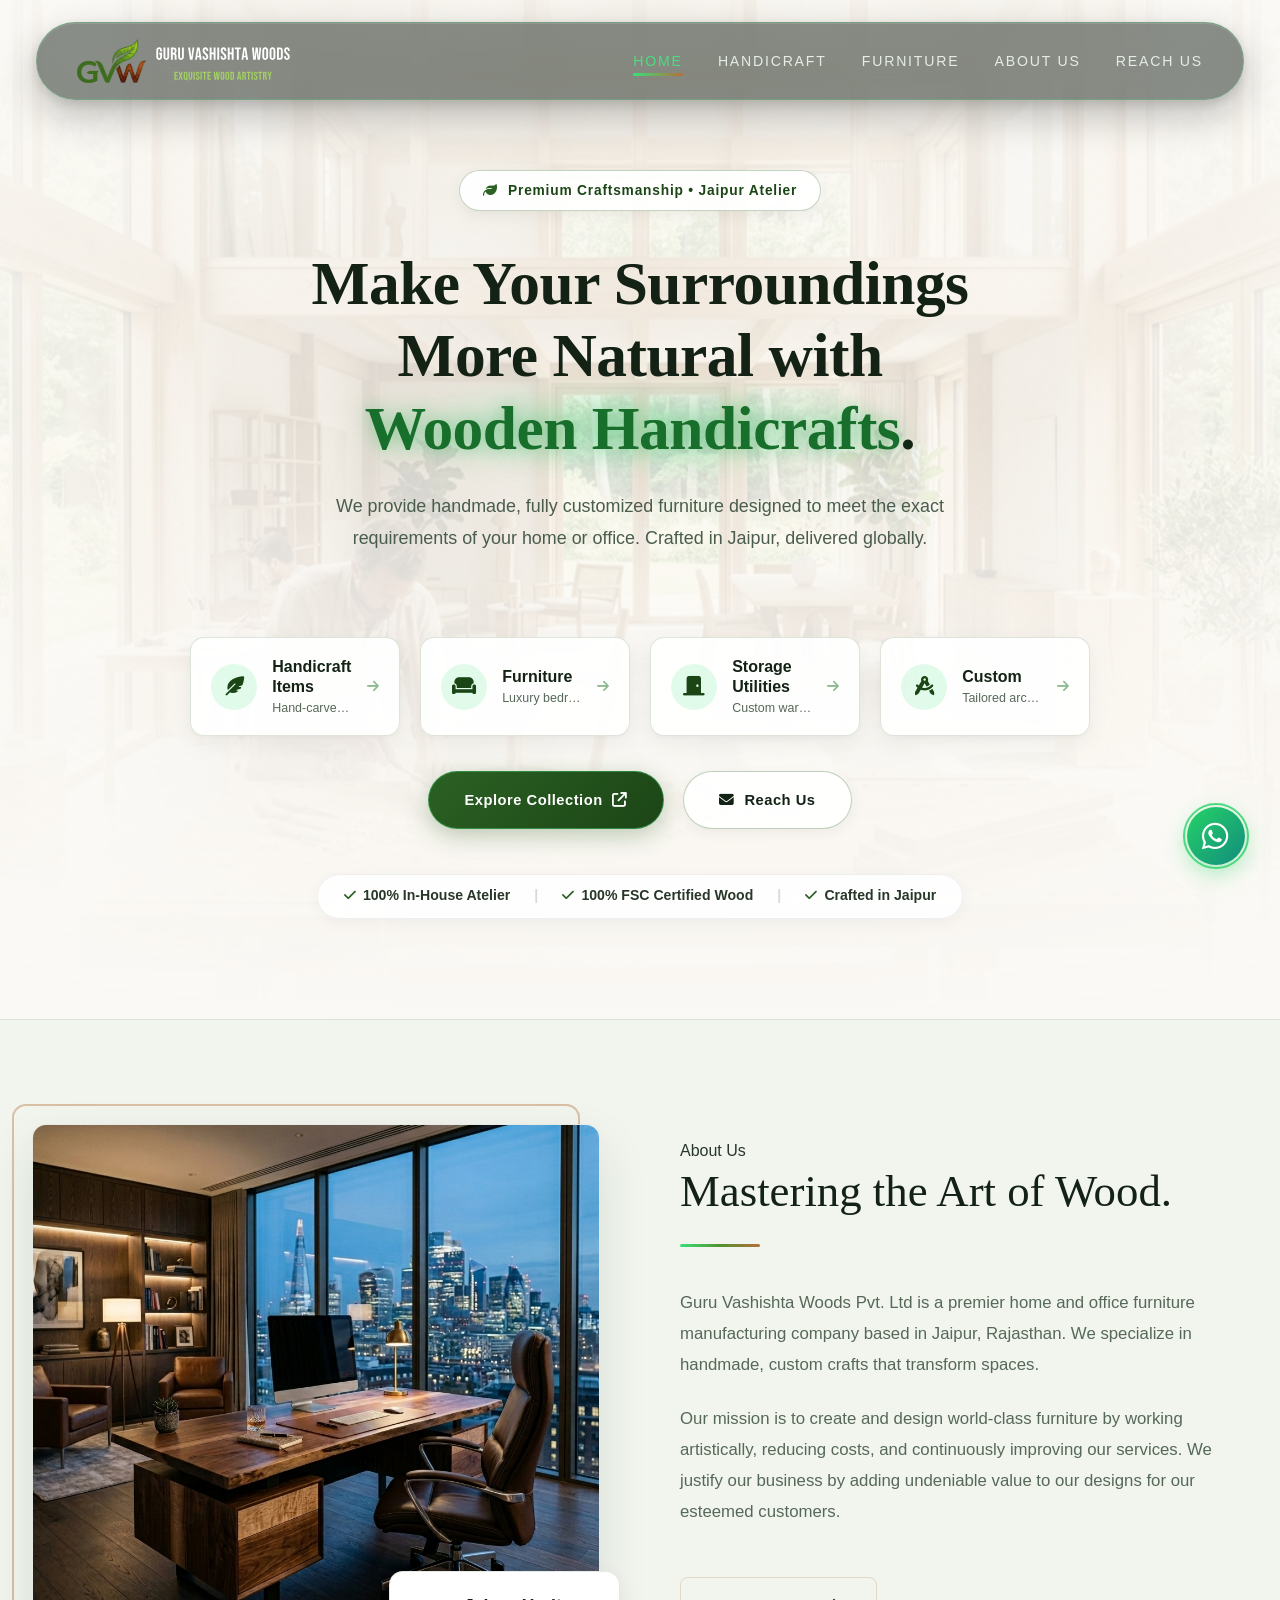
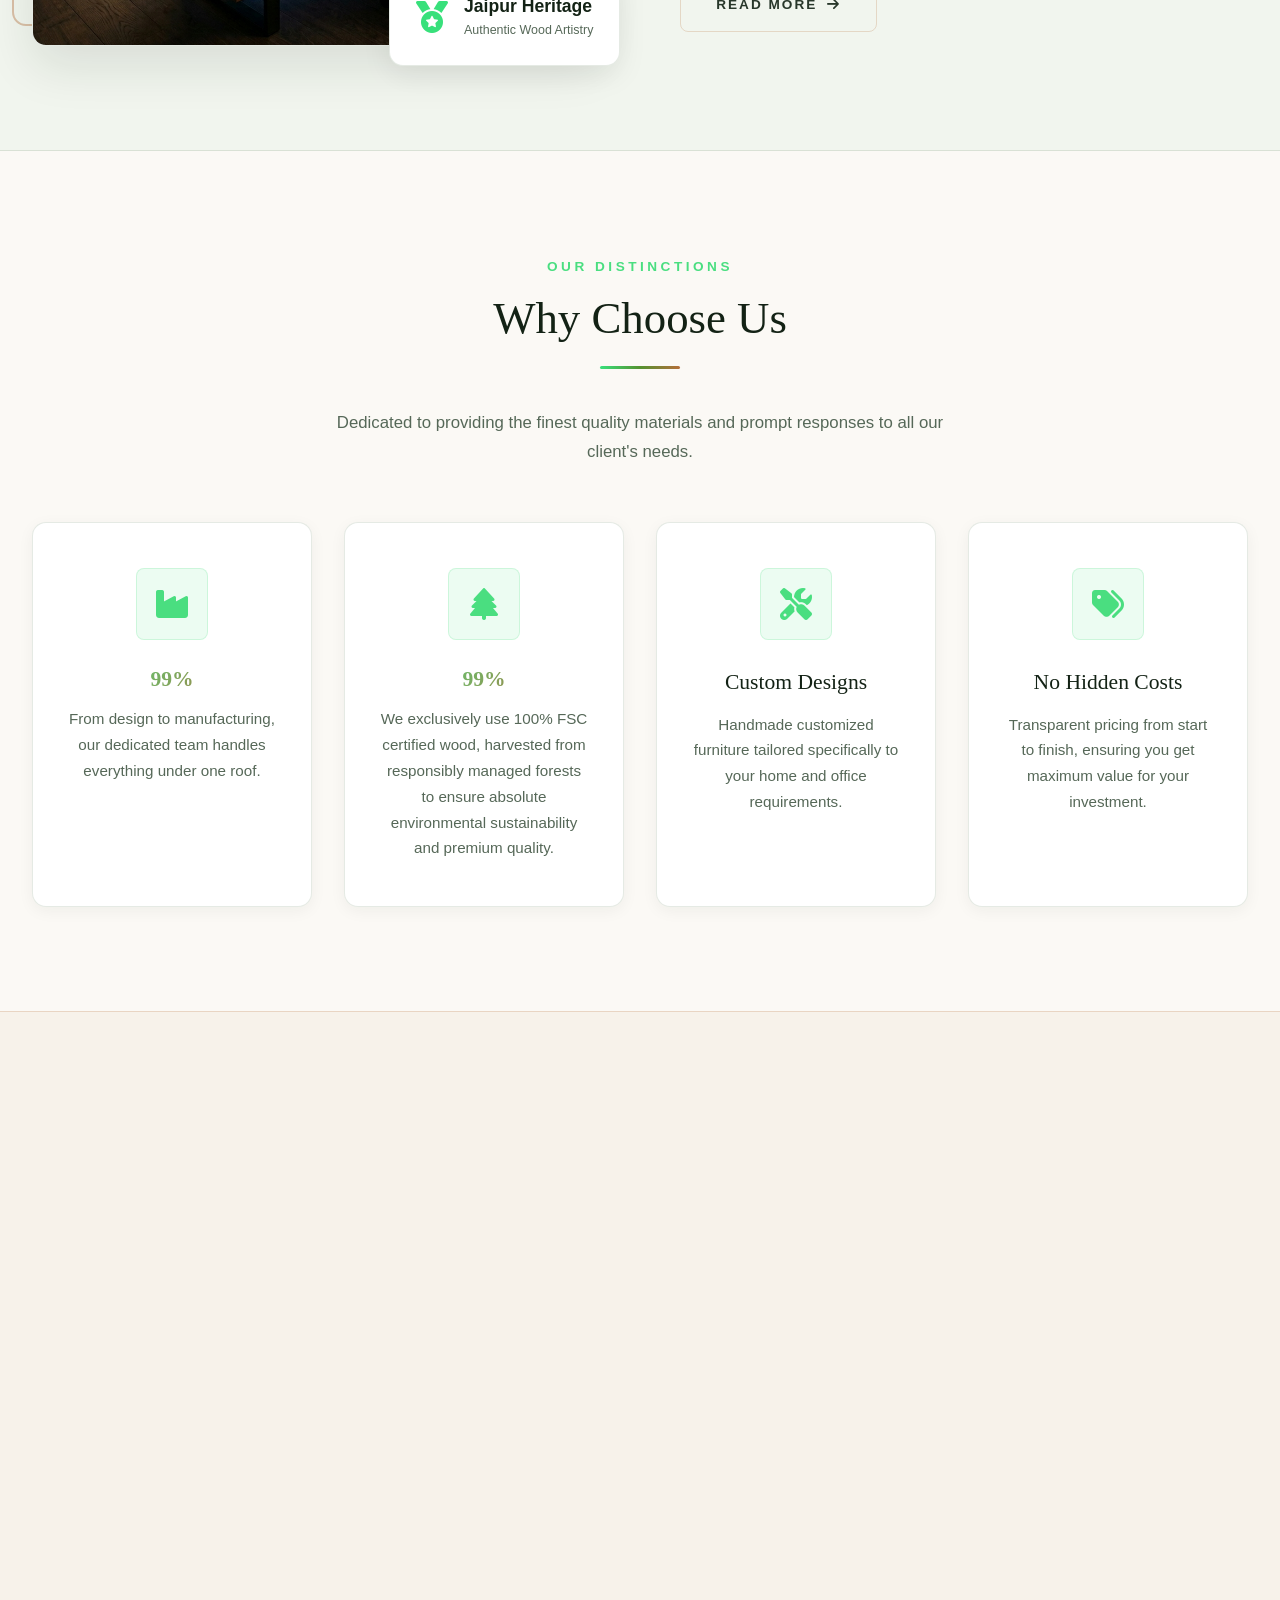
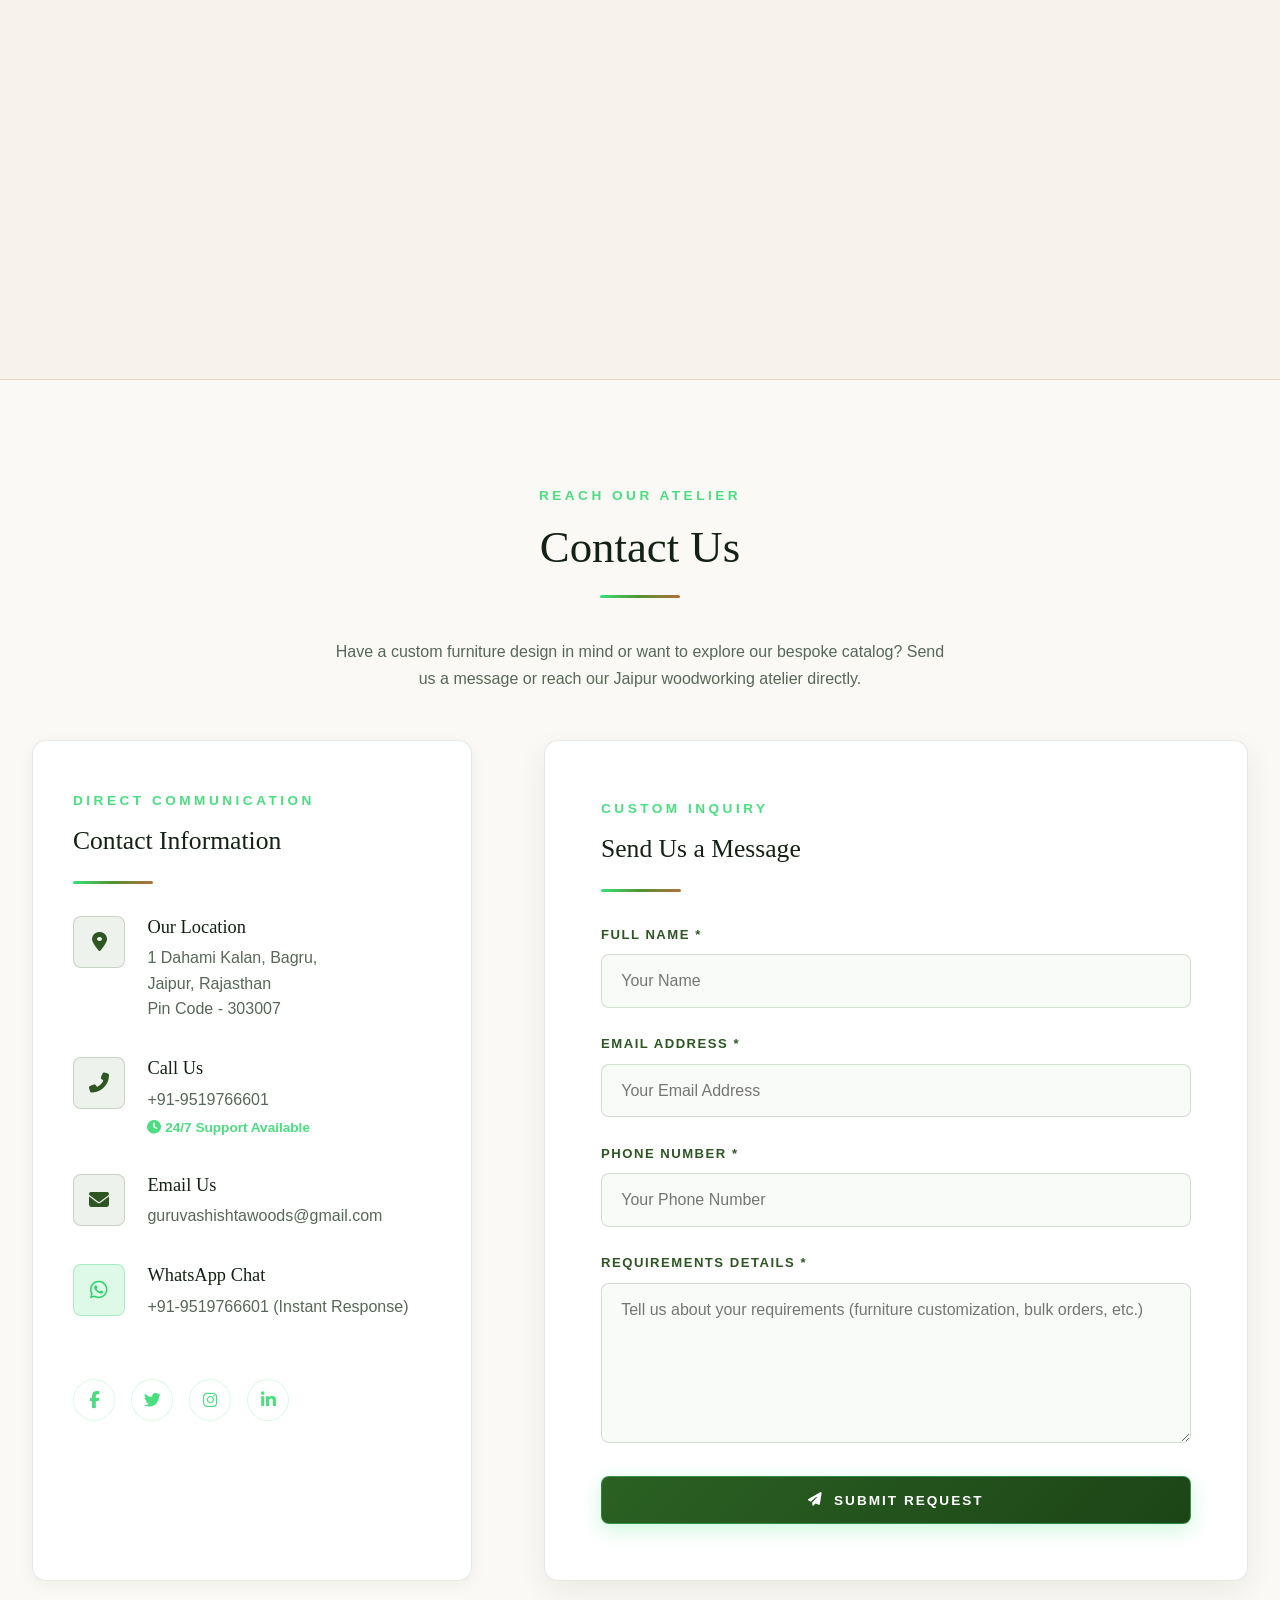
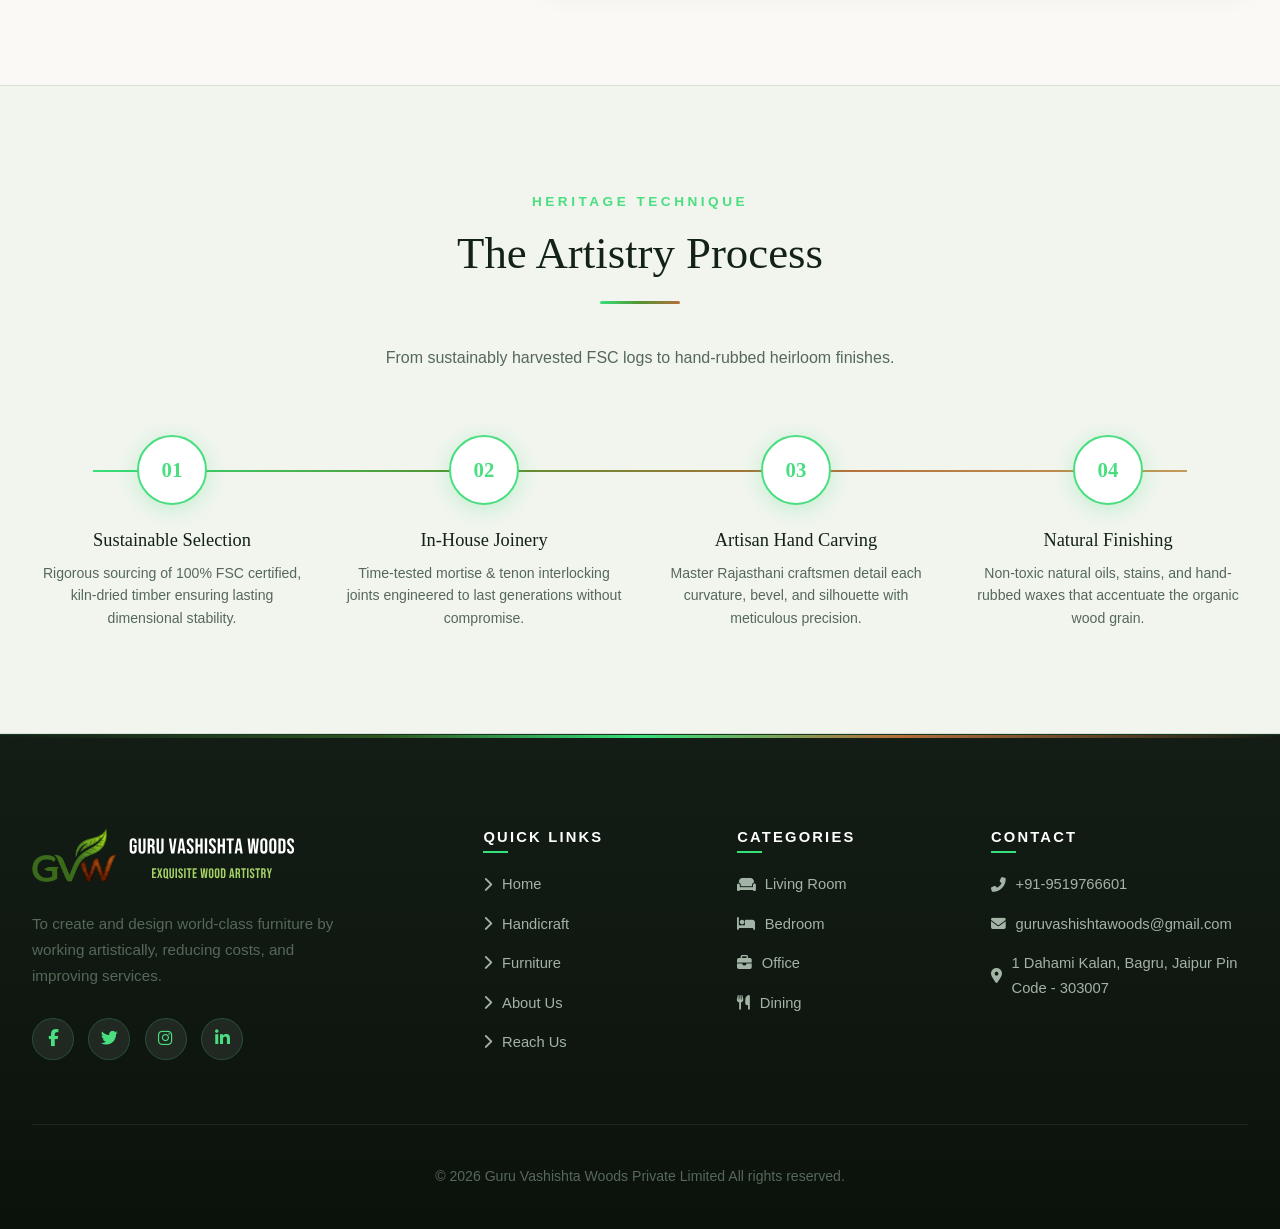
==== commit 829cdc26: "Add files via upload" ====
--- a/index.html
+++ b/index.html
@@ -4,7 +4,33 @@
     <meta charset="UTF-8">
     <meta name="viewport" content="width=device-width, initial-scale=1.0, maximum-scale=5.0">
     <title>Guru Vashishta Woods | Luxury Furniture Manufacturing</title>
-    <link rel="icon" type="image/png" href="images/logo.png">
+        <!-- Standard & Google Search Favicon Specifications (Square, Multi-DPI, 48px Multiple) -->
+    <link rel="icon" type="image/svg+xml" href="images/favicon.svg">
+    <link rel="icon" type="image/png" sizes="48x48" href="images/favicon-48x48.png">
+    <link rel="icon" type="image/png" sizes="32x32" href="images/favicon-32x32.png">
+    <link rel="icon" type="image/png" sizes="16x16" href="images/favicon-16x16.png">
+    <link rel="apple-touch-icon" sizes="180x180" href="images/apple-touch-icon.png">
+    <link rel="shortcut icon" href="favicon.ico">
+
+    <!-- OpenGraph & Social Search Snippet Image -->
+    <meta property="og:image" content="https://guruvashishtawoods.com/images/favicon-512x512.png">
+    <meta property="og:image:width" content="512">
+    <meta property="og:image:height" content="512">
+    <meta property="og:image:alt" content="Guru Vashishta Woods Monogram Emblem">
+    <meta name="twitter:card" content="summary">
+    <meta name="twitter:image" content="https://guruvashishtawoods.com/images/favicon-512x512.png">
+
+    <!-- Schema.org Organization Structured Data for Google Search Result Logo -->
+    <script type="application/ld+json">
+    {
+      "@context": "https://schema.org",
+      "@type": "Organization",
+      "name": "Guru Vashishta Woods Private Limited",
+      "url": "https://guruvashishtawoods.com",
+      "logo": "https://guruvashishtawoods.com/images/favicon-512x512.png",
+      "image": "https://guruvashishtawoods.com/images/favicon-512x512.png"
+    }
+    </script>
 
     <!-- Security & Privacy Headers -->
     <meta http-equiv="X-Content-Type-Options" content="nosniff">
--- a/css/style.css
+++ b/css/style.css
@@ -95,6 +95,9 @@
   scroll-behavior: smooth;
   font-size: 16px;
   -webkit-text-size-adjust: 100%;
+  overflow-x: hidden;
+  max-width: 100%;
+  width: 100%;
 }
 
 body {
@@ -103,7 +106,9 @@
   color: var(--color-text);
   line-height: 1.7;
   overflow-x: hidden;
+  max-width: 100%;
   width: 100%;
+  position: relative;
   background-image: 
     linear-gradient(180deg, rgba(251, 249, 245, 0.92) 0%, rgba(247, 244, 238, 0.96) 100%),
     url('../images/hero_bg_light.jpg');
@@ -189,7 +194,7 @@
     transform: translateX(-50%);
     width: calc(100% - 4.5rem);
     max-width: 1260px;
-    padding: 0.85rem 2.5rem;
+    padding: 0.75rem 2.5rem;
     border-radius: var(--radius-pill);
     background: rgba(14, 23, 16, 0.48);
     backdrop-filter: blur(26px);
@@ -201,9 +206,14 @@
       inset 0 1px 0 rgba(255, 255, 255, 0.12);
   }
 
+  header .container {
+    padding: 0;
+    max-width: 100%;
+  }
+
   header.scrolled {
     top: 0.85rem;
-    padding: 0.65rem 2.2rem;
+    padding: 0.55rem 2.2rem;
     background: rgba(14, 23, 16, 0.62);
     border-color: rgba(74, 222, 128, 0.38);
     box-shadow: 
@@ -220,9 +230,9 @@
 }
 
 .logo {
-  display: flex;
-  align-items: center;
-  gap: 0.75rem;
+  display: inline-flex;
+  align-items: center;
+  line-height: 1;
   transition: transform var(--transition-fast);
 }
 
@@ -232,7 +242,7 @@
 
 /* Site Logo - Razor-sharp Vector & True to Brand */
 .site-logo {
-  height: 56px;
+  height: 52px;
   width: auto;
   max-width: 320px;
   object-fit: contain;
@@ -241,7 +251,7 @@
 }
 
 header.scrolled .site-logo {
-  height: 48px;
+  height: 44px;
   max-width: 280px;
 }
 
@@ -249,6 +259,13 @@
   display: flex;
   align-items: center;
   gap: 2.2rem;
+  margin: 0;
+  padding: 0;
+}
+
+.nav-links li {
+  display: flex;
+  align-items: center;
 }
 
 .nav-links a {
@@ -259,6 +276,9 @@
   letter-spacing: 1.8px;
   color: #e5ece6;
   position: relative;
+  display: inline-flex;
+  align-items: center;
+  line-height: 1;
   padding: 0.5rem 0;
   transition: color var(--transition-fast);
 }
@@ -548,10 +568,11 @@
   top: 50%;
   left: 50%;
   transform: translate(-50%, -50%);
-  width: 125%;
-  height: 135%;
-  background: radial-gradient(ellipse at center, rgba(56, 224, 123, 0.32) 0%, transparent 72%);
-  filter: blur(20px);
+  width: 105%;
+  max-width: 100%;
+  height: 125%;
+  background: radial-gradient(ellipse at center, rgba(56, 224, 123, 0.28) 0%, transparent 72%);
+  filter: blur(14px);
   z-index: -1;
   pointer-events: none;
 }
@@ -2081,16 +2102,20 @@
   }
 }
 
-@media (max-width: 768px) {
+@media (max-width: 991px) {
   .nav-links {
     position: fixed;
     top: 0;
-    right: -100%;
+    right: 0;
+    transform: translateX(105%);
+    visibility: hidden;
+    pointer-events: none;
     width: 82%;
     max-width: 380px;
     height: 100vh;
     background: rgba(14, 23, 16, 0.98);
     backdrop-filter: blur(20px);
+    -webkit-backdrop-filter: blur(20px);
     flex-direction: column;
     justify-content: center;
     align-items: flex-start;
@@ -2098,12 +2123,14 @@
     gap: 2rem;
     border-left: 1px solid var(--border-subtle);
     box-shadow: -15px 0 40px rgba(0, 0, 0, 0.7);
-    transition: right var(--transition);
+    transition: transform 0.35s cubic-bezier(0.16, 1, 0.3, 1), visibility 0.35s ease;
     z-index: 1050;
   }
   
   .nav-links.active {
-    right: 0;
+    transform: translateX(0);
+    visibility: visible;
+    pointer-events: auto;
   }
 
   .nav-links a {
@@ -2398,3 +2425,20 @@
     transition: none !important;
   }
 }
+
+/* ==========================================================================
+   Universal Horizontal Overflow Prevention (Zero Sideways Scroll)
+   ========================================================================== */
+html, body, header, section, footer, main, .container {
+  max-width: 100% !important;
+}
+
+body {
+  overflow-x: clip;
+}
+@supports not (overflow-x: clip) {
+  body {
+    overflow-x: hidden;
+  }
+}
+
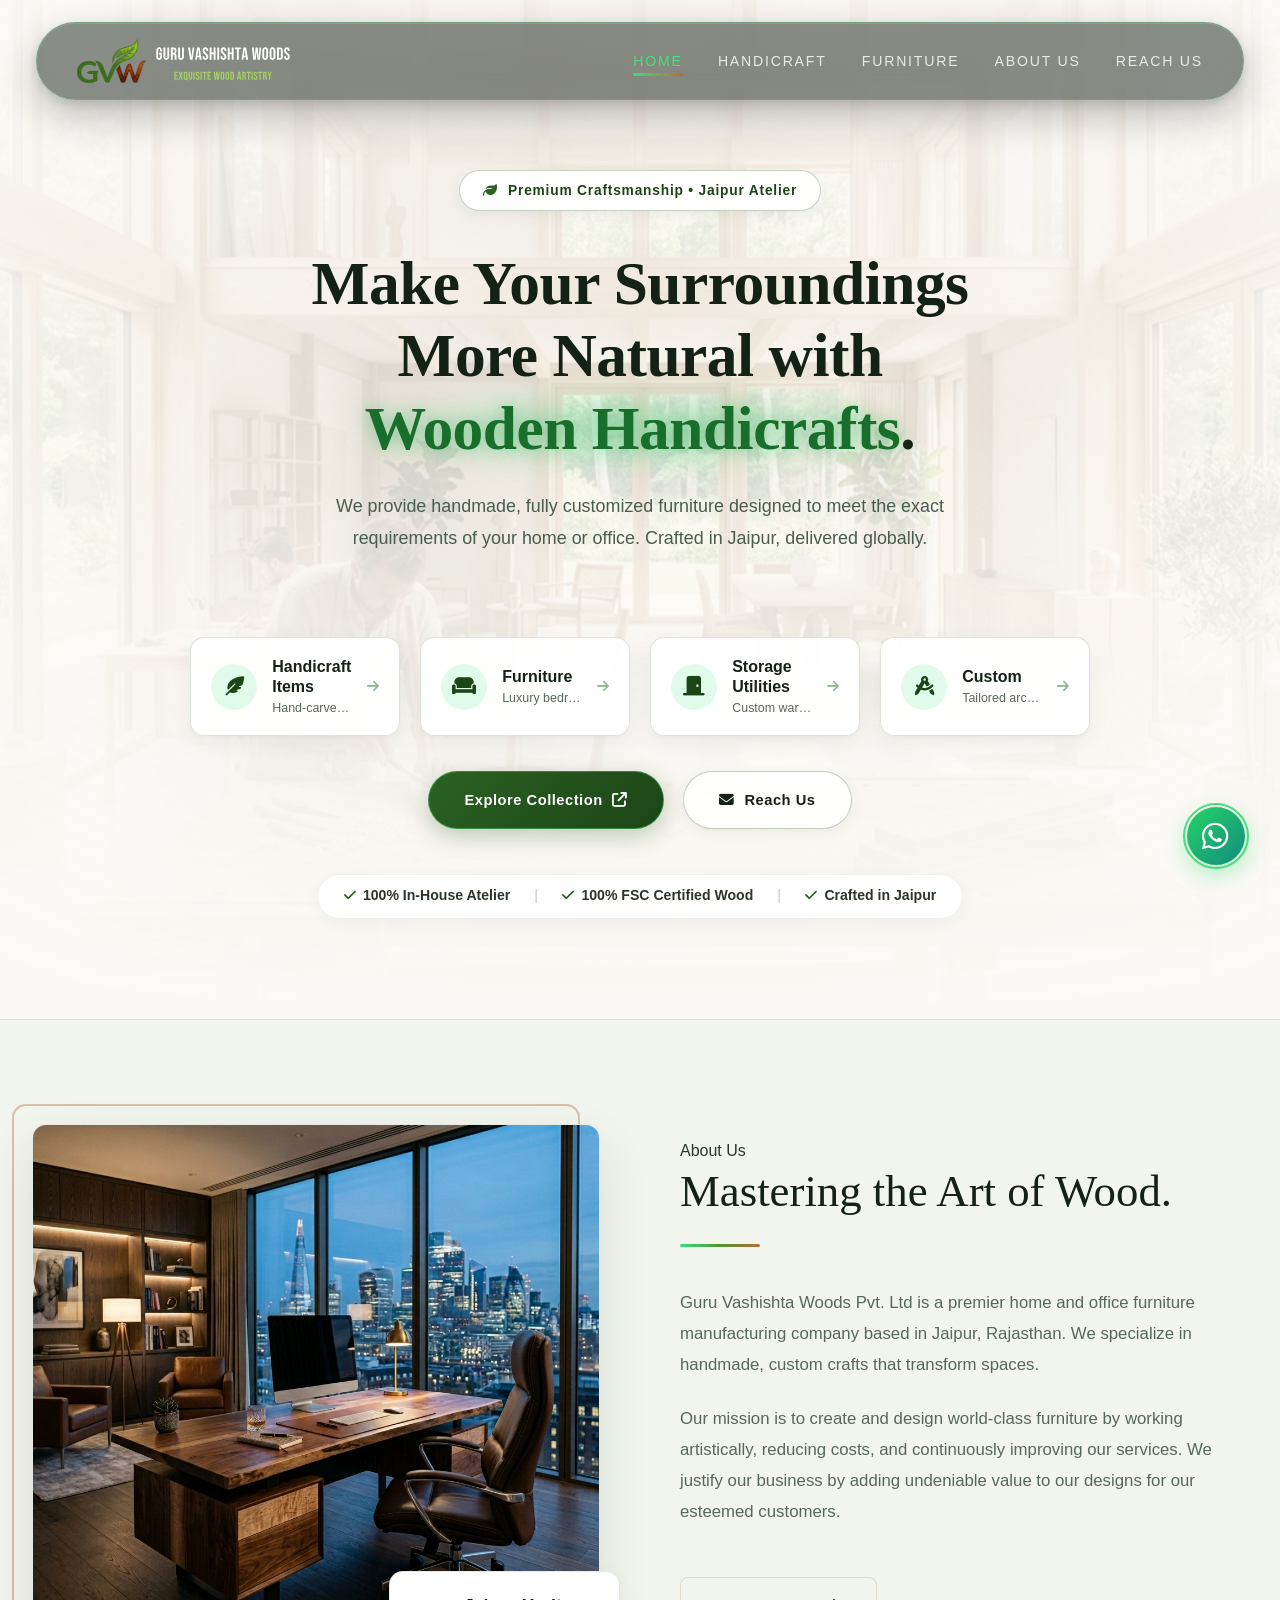
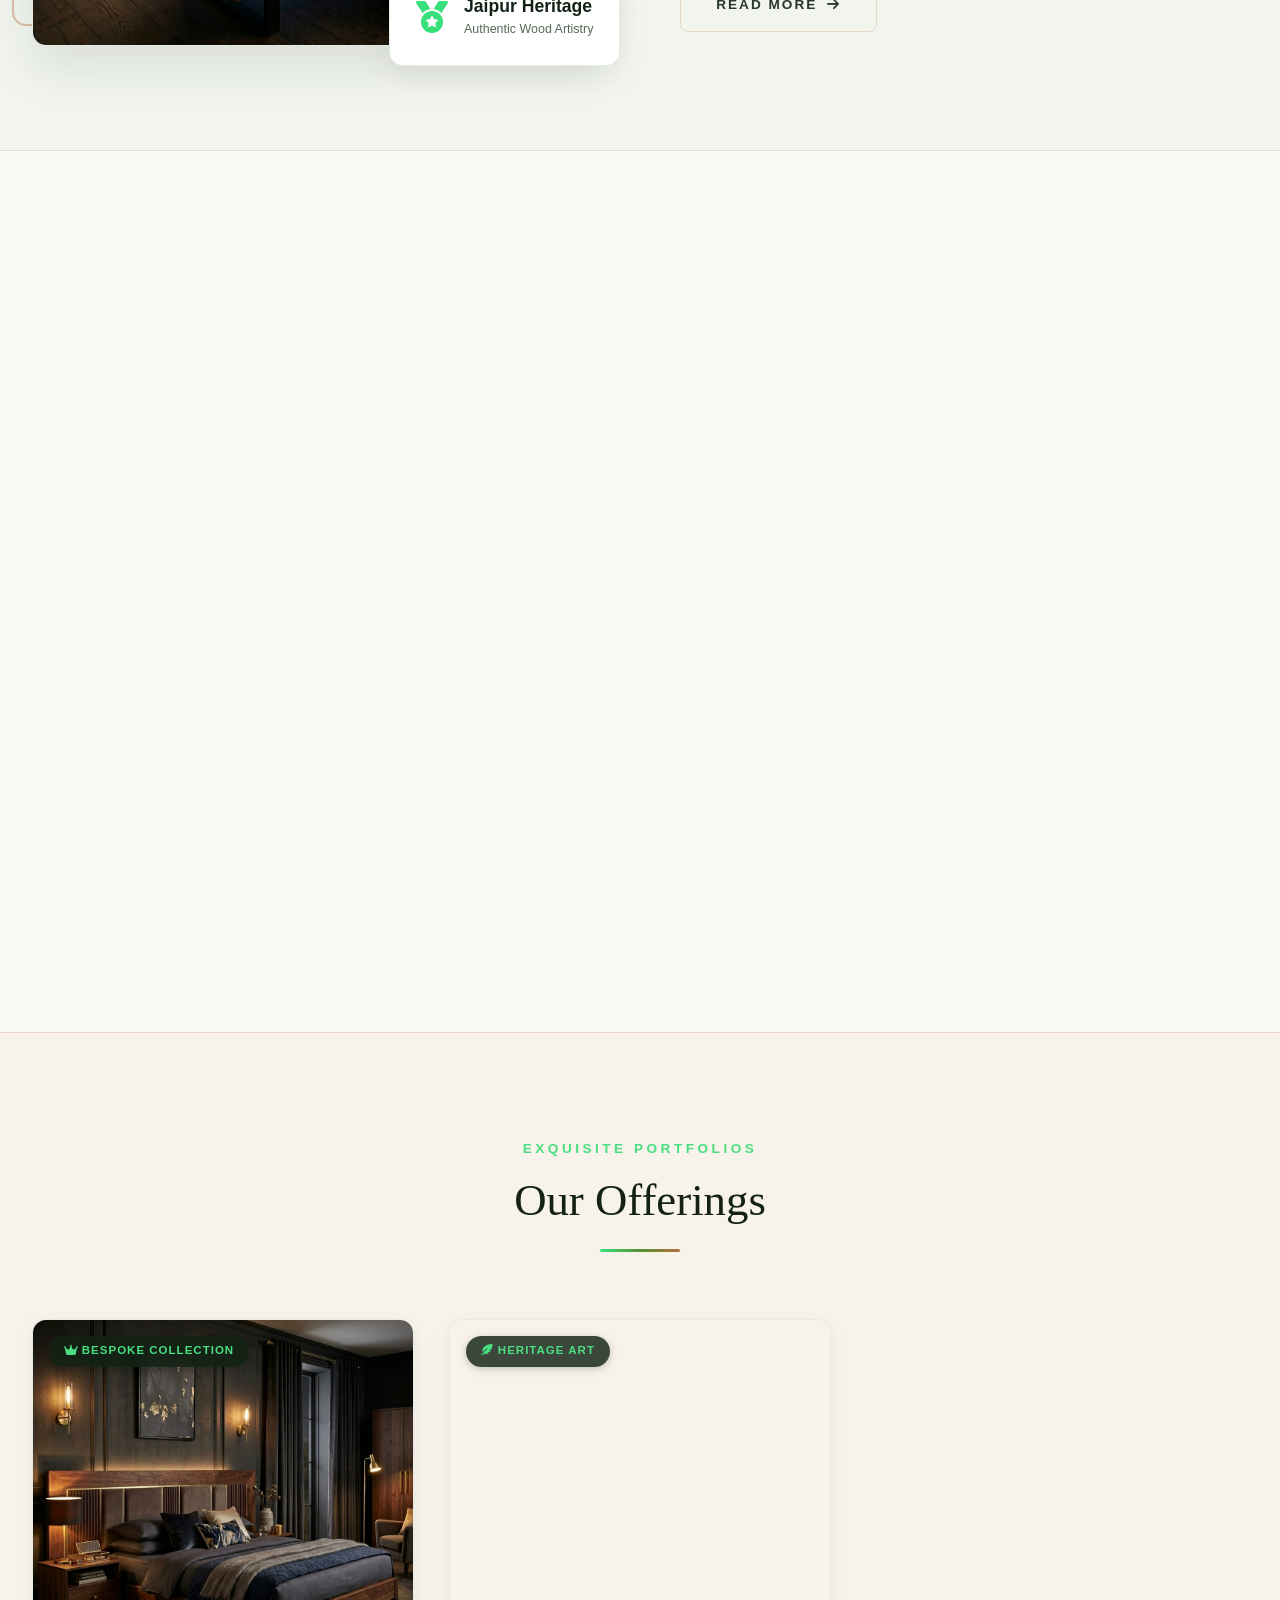
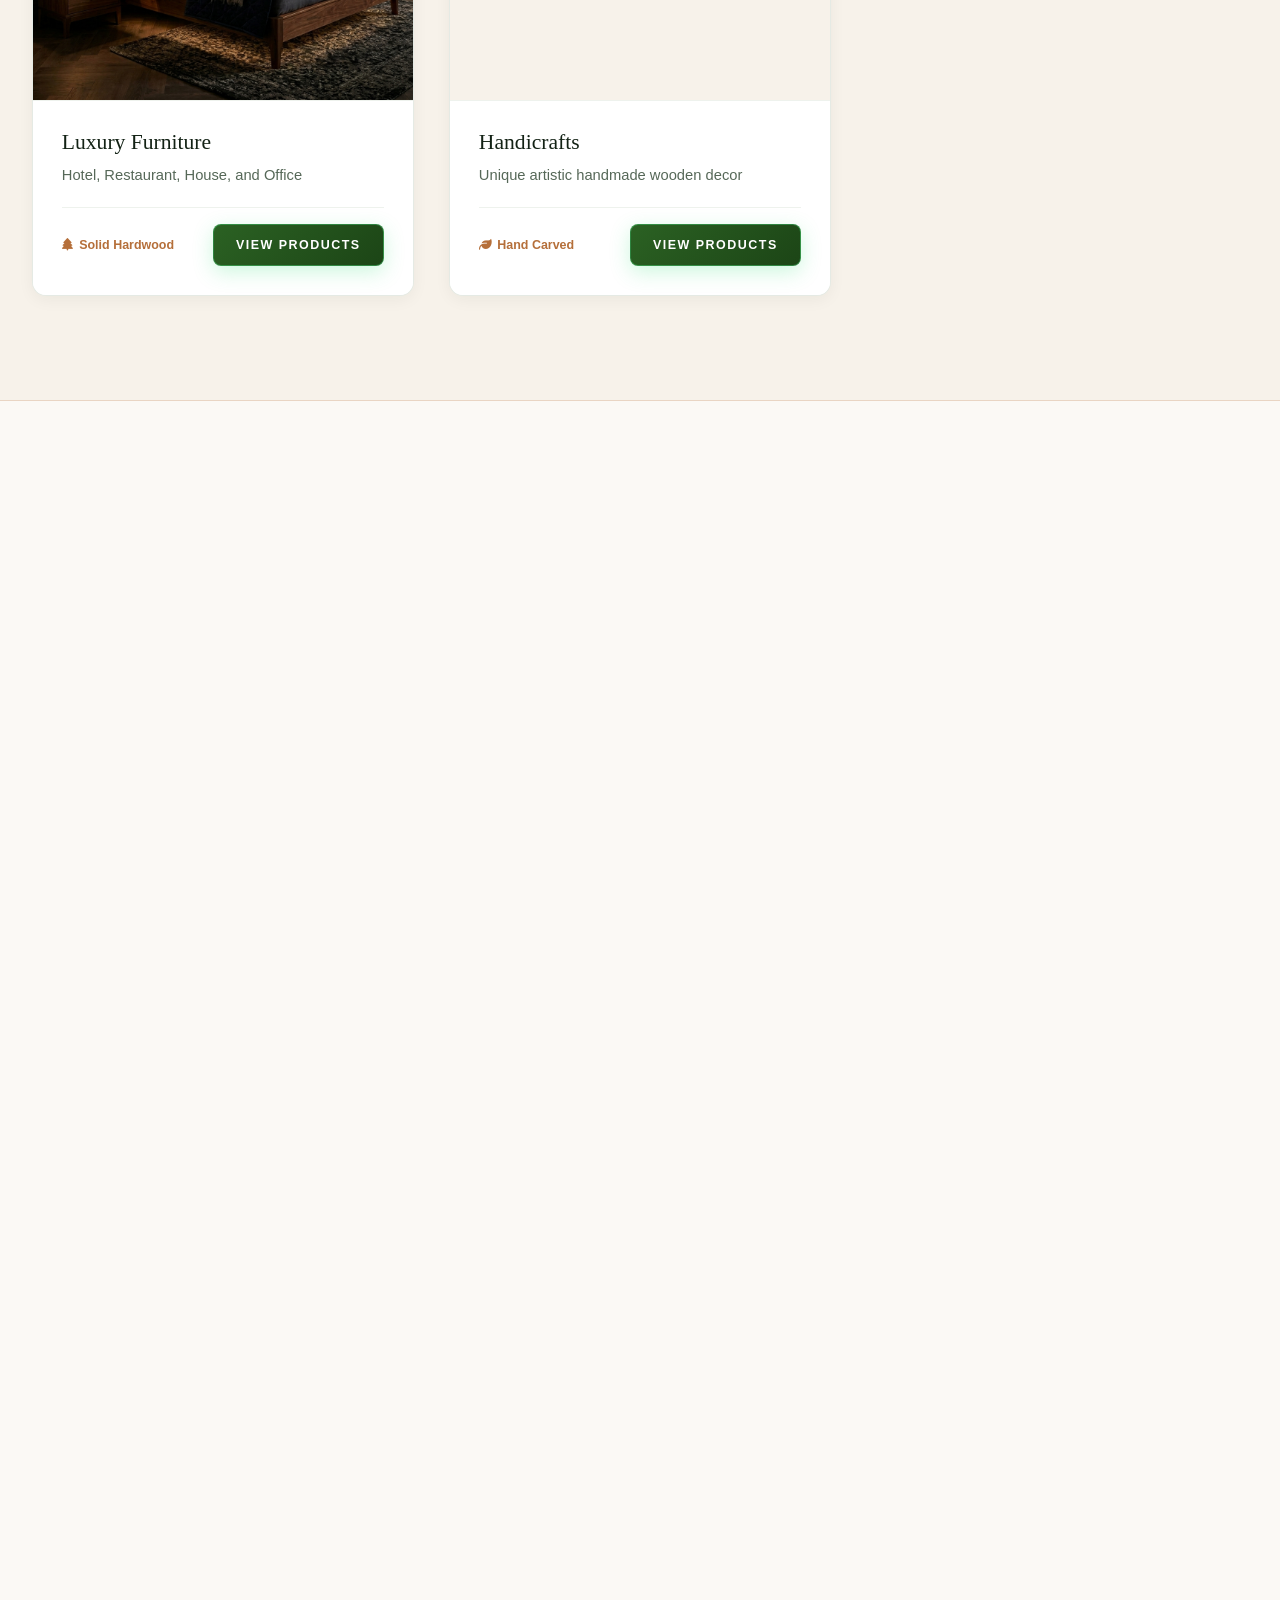
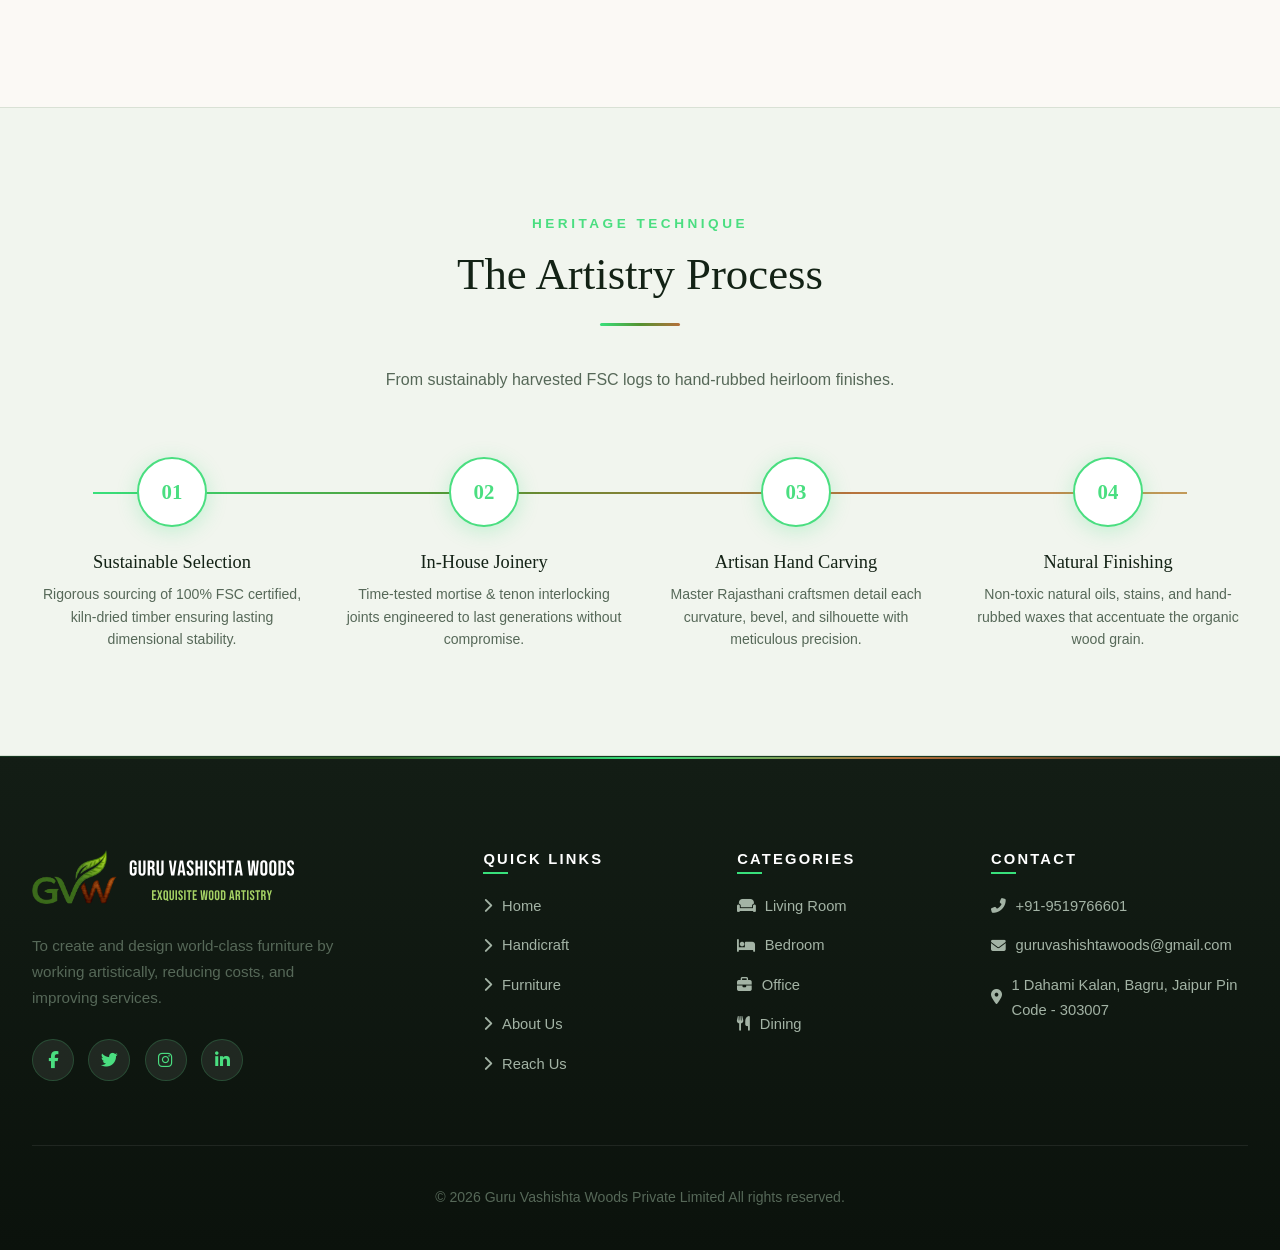
==== commit 9ce9b808: "Add files via upload" ====
--- a/index.html
+++ b/index.html
@@ -1,4 +1,4 @@
-<!DOCTYPE html>
+﻿<!DOCTYPE html>
 <html lang="en">
 <head>
     <meta charset="UTF-8">
@@ -47,7 +47,7 @@
     <link rel="stylesheet" href="https://cdnjs.cloudflare.com/ajax/libs/font-awesome/6.4.0/css/all.min.css" integrity="sha512-iecdLmaskl7CVkqkXNQ/ZH/XLlvWZOJyj7Yy7tcenmpD1ypASozpmT/E0iPtmFIB46ZmdtAc9eNBvH0H/ZpiBw==" crossorigin="anonymous" referrerpolicy="no-referrer">
     
     <!-- Custom CSS -->
-    <link rel="stylesheet" href="css/style.css">
+    <link rel="stylesheet" href="css/style.css?v=20261011">
 </head>
 <body>
 
@@ -483,6 +483,6 @@
         </div>
     </a>
 
-    <script src="js/main.js"></script>
+    <script src="js/main.js?v=20261011"></script>
 </body>
 </html>
--- a/css/style.css
+++ b/css/style.css
@@ -112,9 +112,9 @@
   background-image: 
     linear-gradient(180deg, rgba(251, 249, 245, 0.92) 0%, rgba(247, 244, 238, 0.96) 100%),
     url('../images/hero_bg_light.jpg');
-  background-attachment: fixed;
+  background-attachment: scroll;
   background-size: cover;
-  background-position: center;
+  background-position: center top;
   -webkit-font-smoothing: antialiased;
   -moz-osx-font-smoothing: grayscale;
 }
@@ -162,7 +162,7 @@
 }
 
 /* ==========================================================================
-   Header & Navigation (Dark & Translucent with Blur)
+   Header & Navigation (Dark & Translucent with Blur - 90fps GPU Composited)
    ========================================================================== */
 header {
   position: fixed;
@@ -171,12 +171,15 @@
   width: 100%;
   padding: 1.15rem 0;
   z-index: 1000;
-  transition: all 0.35s cubic-bezier(0.16, 1, 0.3, 1);
+  transition: background-color 0.28s cubic-bezier(0.16, 1, 0.3, 1), padding 0.28s cubic-bezier(0.16, 1, 0.3, 1), box-shadow 0.28s ease, border-color 0.28s ease, top 0.28s cubic-bezier(0.16, 1, 0.3, 1);
   background: rgba(14, 23, 16, 0.45);
-  backdrop-filter: blur(22px);
-  -webkit-backdrop-filter: blur(22px);
+  backdrop-filter: blur(14px);
+  -webkit-backdrop-filter: blur(14px);
   border-bottom: 1px solid rgba(74, 222, 128, 0.20);
   box-shadow: 0 4px 20px rgba(0, 0, 0, 0.2);
+  transform: translate3d(0, 0, 0);
+  backface-visibility: hidden;
+  -webkit-backface-visibility: hidden;
 }
 
 header.scrolled {
@@ -510,7 +513,9 @@
 .hero-content {
   position: relative;
   z-index: 3;
+  width: 100%;
   max-width: 900px;
+  min-width: 0;
   margin: 0 auto;
   display: flex;
   flex-direction: column;
@@ -689,6 +694,7 @@
   gap: 1.25rem;
   width: 100%;
   max-width: 1120px;
+  min-width: 0;
   margin: 2.4rem auto 2.2rem;
   text-align: left;
 }
@@ -698,16 +704,15 @@
   align-items: center;
   gap: 0.95rem;
   padding: 1.15rem 1.25rem;
-  background: rgba(255, 255, 255, 0.92);
-  backdrop-filter: blur(14px);
-  -webkit-backdrop-filter: blur(14px);
+  background: rgba(255, 255, 255, 0.95);
   border: 1.5px solid rgba(43, 97, 35, 0.16);
   border-radius: var(--radius-md);
   box-shadow: 0 8px 24px rgba(0, 0, 0, 0.05), 0 2px 6px rgba(0, 0, 0, 0.03);
   text-decoration: none;
-  transition: all 0.3s cubic-bezier(0.16, 1, 0.3, 1);
+  transition: transform 0.25s cubic-bezier(0.16, 1, 0.3, 1), border-color 0.25s ease, box-shadow 0.25s ease;
   position: relative;
   overflow: hidden;
+  transform: translate3d(0, 0, 0);
 }
 
 .hero-category-card::before {
@@ -719,11 +724,11 @@
   height: 3px;
   background: linear-gradient(90deg, #38e07b, var(--color-leaf), var(--color-wood-amber));
   opacity: 0;
-  transition: opacity 0.3s ease;
+  transition: opacity 0.25s ease;
 }
 
 .hero-category-card:hover {
-  transform: translateY(-4px);
+  transform: translate3d(0, -4px, 0);
   background: #ffffff;
   border-color: #2b6123;
   box-shadow: 0 16px 36px rgba(43, 97, 35, 0.18), 0 4px 12px rgba(0, 0, 0, 0.06);
@@ -744,7 +749,7 @@
   justify-content: center;
   font-size: 1.2rem;
   flex-shrink: 0;
-  transition: all 0.3s ease;
+  transition: background-color 0.25s ease, color 0.25s ease, transform 0.25s ease;
 }
 
 .hero-category-card:hover .cat-card-icon {
@@ -780,7 +785,7 @@
 .cat-card-arrow {
   color: #8cba8e;
   font-size: 0.85rem;
-  transition: transform 0.3s ease, color 0.3s ease;
+  transition: transform 0.25s ease, color 0.25s ease;
 }
 
 .hero-category-card:hover .cat-card-arrow {
@@ -788,7 +793,7 @@
   color: #2b6123;
 }
 
-@media (max-width: 991px) {
+@media (max-width: 991px) and (min-width: 769px) {
   .hero-categories-grid {
     grid-template-columns: repeat(2, 1fr);
     max-width: 680px;
@@ -796,14 +801,62 @@
   }
 }
 
-@media (max-width: 580px) {
+/* Mobile Devices: Smooth 90fps Horizontal Sliding Carousel */
+@media (max-width: 768px) {
   .hero-categories-grid {
-    grid-template-columns: 1fr;
-    max-width: 380px;
-    margin: 1.6rem auto 2.2rem;
-  }
+    display: flex;
+    overflow-x: auto;
+    overflow-y: hidden;
+    flex-wrap: nowrap;
+    -webkit-overflow-scrolling: touch;
+    overscroll-behavior-x: contain;
+    gap: 0.85rem;
+    padding: 0.5rem 0.5rem 1rem 0.25rem;
+    margin: 1.5rem 0 1.8rem;
+    width: 100%;
+    max-width: 100%;
+    min-width: 0;
+    align-self: stretch;
+    box-sizing: border-box;
+    scrollbar-width: none;
+    -ms-overflow-style: none;
+    touch-action: pan-x pan-y;
+    cursor: grab;
+  }
+
+  .hero-categories-grid::-webkit-scrollbar {
+    display: none;
+  }
+
+  .hero-category-card {
+    flex: 0 0 235px;
+    min-width: 235px;
+    max-width: 250px;
+    padding: 1rem 1.15rem;
+    margin: 0;
+    user-select: none;
+    -webkit-tap-highlight-color: transparent;
+  }
+
   .cat-card-text p {
     white-space: normal;
+    font-size: 0.76rem;
+  }
+}
+
+@media (max-width: 480px) {
+  .hero-categories-grid {
+    padding: 0.4rem 0.5rem 1rem 0.15rem;
+    margin: 1.3rem 0 1.6rem;
+    width: 100%;
+    max-width: 100%;
+    gap: 0.75rem;
+  }
+
+  .hero-category-card {
+    flex: 0 0 215px;
+    min-width: 215px;
+    padding: 0.9rem 1rem;
   }
 }
 
@@ -1036,14 +1089,33 @@
   flex-wrap: wrap;
   align-items: center;
   justify-content: space-between;
-  gap: 1.5rem;
+  gap: 1.25rem;
   box-shadow: var(--shadow-sm);
+  width: 100%;
+  max-width: 100%;
+  min-width: 0;
+  box-sizing: border-box;
 }
 
 .filter-pills {
   display: flex;
-  flex-wrap: wrap;
-  gap: 0.6rem;
+  flex-wrap: nowrap;
+  align-items: center;
+  gap: 0.65rem;
+  overflow-x: auto;
+  overflow-y: hidden;
+  -webkit-overflow-scrolling: touch;
+  overscroll-behavior-x: contain;
+  scrollbar-width: none;
+  -ms-overflow-style: none;
+  max-width: 100%;
+  min-width: 0;
+  flex: 1 1 auto;
+  touch-action: pan-x pan-y;
+}
+
+.filter-pills::-webkit-scrollbar {
+  display: none;
 }
 
 .filter-btn {
@@ -1056,7 +1128,16 @@
   font-weight: 600;
   cursor: pointer;
   box-shadow: 0 2px 6px rgba(0, 0, 0, 0.03);
-  transition: var(--transition-fast);
+  transition: background-color 0.2s ease, color 0.2s ease, border-color 0.2s ease, transform 0.2s ease, box-shadow 0.2s ease;
+  display: inline-flex;
+  align-items: center;
+  justify-content: center;
+  gap: 0.5rem;
+  white-space: nowrap;
+  flex: 0 0 auto;
+  flex-shrink: 0;
+  user-select: none;
+  -webkit-tap-highlight-color: transparent;
 }
 
 .filter-btn:hover {
@@ -1074,7 +1155,9 @@
 
 .search-box-wrapper {
   position: relative;
-  min-width: 280px;
+  min-width: 260px;
+  max-width: 100%;
+  flex: 0 1 320px;
 }
 
 .search-box-wrapper i {
@@ -1084,6 +1167,7 @@
   transform: translateY(-50%);
   color: var(--color-forest);
   font-size: 0.95rem;
+  pointer-events: none;
 }
 
 .search-input {
@@ -1096,7 +1180,8 @@
   font-size: 0.9rem;
   outline: none;
   box-shadow: inset 0 1px 3px rgba(0, 0, 0, 0.03);
-  transition: var(--transition-fast);
+  transition: border-color 0.2s ease, box-shadow 0.2s ease;
+  box-sizing: border-box;
 }
 
 .search-input:focus {
@@ -2057,18 +2142,19 @@
 }
 
 /* ==========================================================================
-   Scroll Reveal Animations
+   Scroll Reveal Animations (GPU Composited & Auto Layer Release)
    ========================================================================== */
 .reveal {
   opacity: 0;
-  transform: translateY(35px);
-  transition: opacity 0.8s cubic-bezier(0.16, 1, 0.3, 1), transform 0.8s cubic-bezier(0.16, 1, 0.3, 1);
+  transform: translate3d(0, 28px, 0);
+  transition: opacity 0.65s cubic-bezier(0.16, 1, 0.3, 1), transform 0.65s cubic-bezier(0.16, 1, 0.3, 1);
   will-change: opacity, transform;
 }
 
 .reveal.active {
   opacity: 1;
-  transform: translateY(0);
+  transform: translate3d(0, 0, 0);
+  will-change: auto;
 }
 
 /* ==========================================================================
@@ -2107,15 +2193,15 @@
     position: fixed;
     top: 0;
     right: 0;
-    transform: translateX(105%);
+    transform: translate3d(105%, 0, 0);
     visibility: hidden;
     pointer-events: none;
     width: 82%;
     max-width: 380px;
     height: 100vh;
     background: rgba(14, 23, 16, 0.98);
-    backdrop-filter: blur(20px);
-    -webkit-backdrop-filter: blur(20px);
+    backdrop-filter: blur(16px);
+    -webkit-backdrop-filter: blur(16px);
     flex-direction: column;
     justify-content: center;
     align-items: flex-start;
@@ -2123,12 +2209,13 @@
     gap: 2rem;
     border-left: 1px solid var(--border-subtle);
     box-shadow: -15px 0 40px rgba(0, 0, 0, 0.7);
-    transition: transform 0.35s cubic-bezier(0.16, 1, 0.3, 1), visibility 0.35s ease;
+    transition: transform 0.3s cubic-bezier(0.16, 1, 0.3, 1), visibility 0.3s ease;
     z-index: 1050;
+    will-change: transform;
   }
   
   .nav-links.active {
-    transform: translateX(0);
+    transform: translate3d(0, 0, 0);
     visibility: visible;
     pointer-events: auto;
   }
@@ -2148,16 +2235,114 @@
     line-height: 1.25;
   }
 
+  .page-header {
+    padding: 135px 0 45px !important;
+  }
+
+  .page-header .hero-title {
+    font-size: clamp(1.9rem, 6vw, 2.6rem) !important;
+    line-height: 1.22 !important;
+  }
+
   .hero-trust-bar {
-    gap: 0.8rem;
+    display: flex;
+    overflow-x: auto;
+    overflow-y: hidden;
+    flex-wrap: nowrap;
+    -webkit-overflow-scrolling: touch;
+    overscroll-behavior-x: contain;
+    gap: 0.75rem;
+    padding: 0.65rem 1rem;
+    width: 100%;
+    max-width: 100%;
+    min-width: 0;
+    align-self: stretch;
+    box-sizing: border-box;
+    scrollbar-width: none;
+    -ms-overflow-style: none;
+    touch-action: pan-x pan-y;
+    justify-content: flex-start;
+  }
+
+  .hero-trust-bar::-webkit-scrollbar {
+    display: none;
   }
 
   .hero-trust-bar .trust-sep {
     display: none;
   }
 
+  .trust-pill {
+    flex: 0 0 auto;
+    flex-shrink: 0;
+    white-space: nowrap;
+  }
+
+  /* Catalog filter pills: smooth 90fps horizontal sliding carousel for all mobile/tablet viewports */
+  .catalog-toolbar {
+    display: block;
+    padding: 1rem 1.1rem;
+    margin-bottom: 2rem;
+    width: 100%;
+    max-width: 100%;
+    min-width: 0;
+    box-sizing: border-box;
+    overflow: hidden;
+  }
+
+  .filter-pills {
+    display: flex;
+    flex-wrap: nowrap;
+    align-items: center;
+    overflow-x: auto;
+    overflow-y: hidden;
+    -webkit-overflow-scrolling: touch;
+    overscroll-behavior-x: contain;
+    gap: 0.6rem;
+    padding: 0.25rem 0.85rem 0.65rem 0.15rem;
+    margin: 0 0 0.75rem 0;
+    scrollbar-width: none;
+    -ms-overflow-style: none;
+    width: 100%;
+    max-width: 100%;
+    min-width: 0;
+    box-sizing: border-box;
+    touch-action: pan-x pan-y;
+    cursor: grab;
+  }
+
+  .filter-pills::-webkit-scrollbar {
+    display: none;
+  }
+
+  .filter-btn {
+    white-space: nowrap;
+    flex: 0 0 auto;
+    flex-shrink: 0;
+    padding: 0.6rem 1.15rem;
+    font-size: 0.85rem;
+    min-height: 44px;
+    display: inline-flex;
+    align-items: center;
+    justify-content: center;
+    gap: 0.5rem;
+  }
+
+  .search-box-wrapper {
+    width: 100%;
+    max-width: 100%;
+    min-width: 0;
+    margin: 0 0 0.65rem 0;
+  }
+
+  .search-count-badge {
+    display: block;
+    font-size: 0.82rem;
+    padding-left: 0.25rem;
+  }
+
   .gallery-grid {
-    grid-template-columns: 1fr;
+    grid-template-columns: minmax(0, 1fr);
     gap: 1.8rem;
   }
 
@@ -2212,6 +2397,14 @@
     margin-bottom: 1.2rem;
   }
 
+  .page-header {
+    padding: 120px 0 35px !important;
+  }
+
+  .page-header .hero-title {
+    font-size: clamp(1.75rem, 6.8vw, 2.2rem) !important;
+  }
+
   .hero-pill-badge {
     font-size: 0.76rem;
     padding: 0.35rem 0.95rem;
@@ -2238,55 +2431,29 @@
     min-height: 48px;
   }
 
-  .hero-trust-bar {
-    flex-direction: column;
-    align-items: center;
-    gap: 0.6rem;
-    padding: 0.8rem 1.2rem;
-    width: 100%;
-  }
-
   .trust-pill {
-    font-size: 0.8rem;
-    justify-content: center;
-  }
-
-  /* Filter toolbar on mobile: scrollable carousel */
+    font-size: 0.78rem;
+  }
+
   .catalog-toolbar {
-    padding: 1rem;
-    flex-direction: column;
-    align-items: stretch;
-    gap: 1rem;
-    margin-bottom: 2rem;
+    padding: 0.9rem 0.95rem;
   }
 
   .filter-pills {
-    display: flex;
-    overflow-x: auto;
-    flex-wrap: nowrap;
-    -webkit-overflow-scrolling: touch;
     gap: 0.5rem;
-    padding-bottom: 0.4rem;
-    scrollbar-width: none;
-  }
-
-  .filter-pills::-webkit-scrollbar {
-    display: none;
+    padding: 0.2rem 0.75rem 0.55rem 0.1rem;
   }
 
   .filter-btn {
-    white-space: nowrap;
-    flex-shrink: 0;
-    padding: 0.5rem 1rem;
-    font-size: 0.8rem;
-    min-height: 44px;
-    display: inline-flex;
-    align-items: center;
+    padding: 0.55rem 1.05rem;
+    font-size: 0.82rem;
+    min-height: 42px;
+    gap: 0.45rem;
   }
 
   .search-box-wrapper {
     width: 100%;
-    min-width: auto;
+    min-width: 0;
   }
 
   .search-input {
